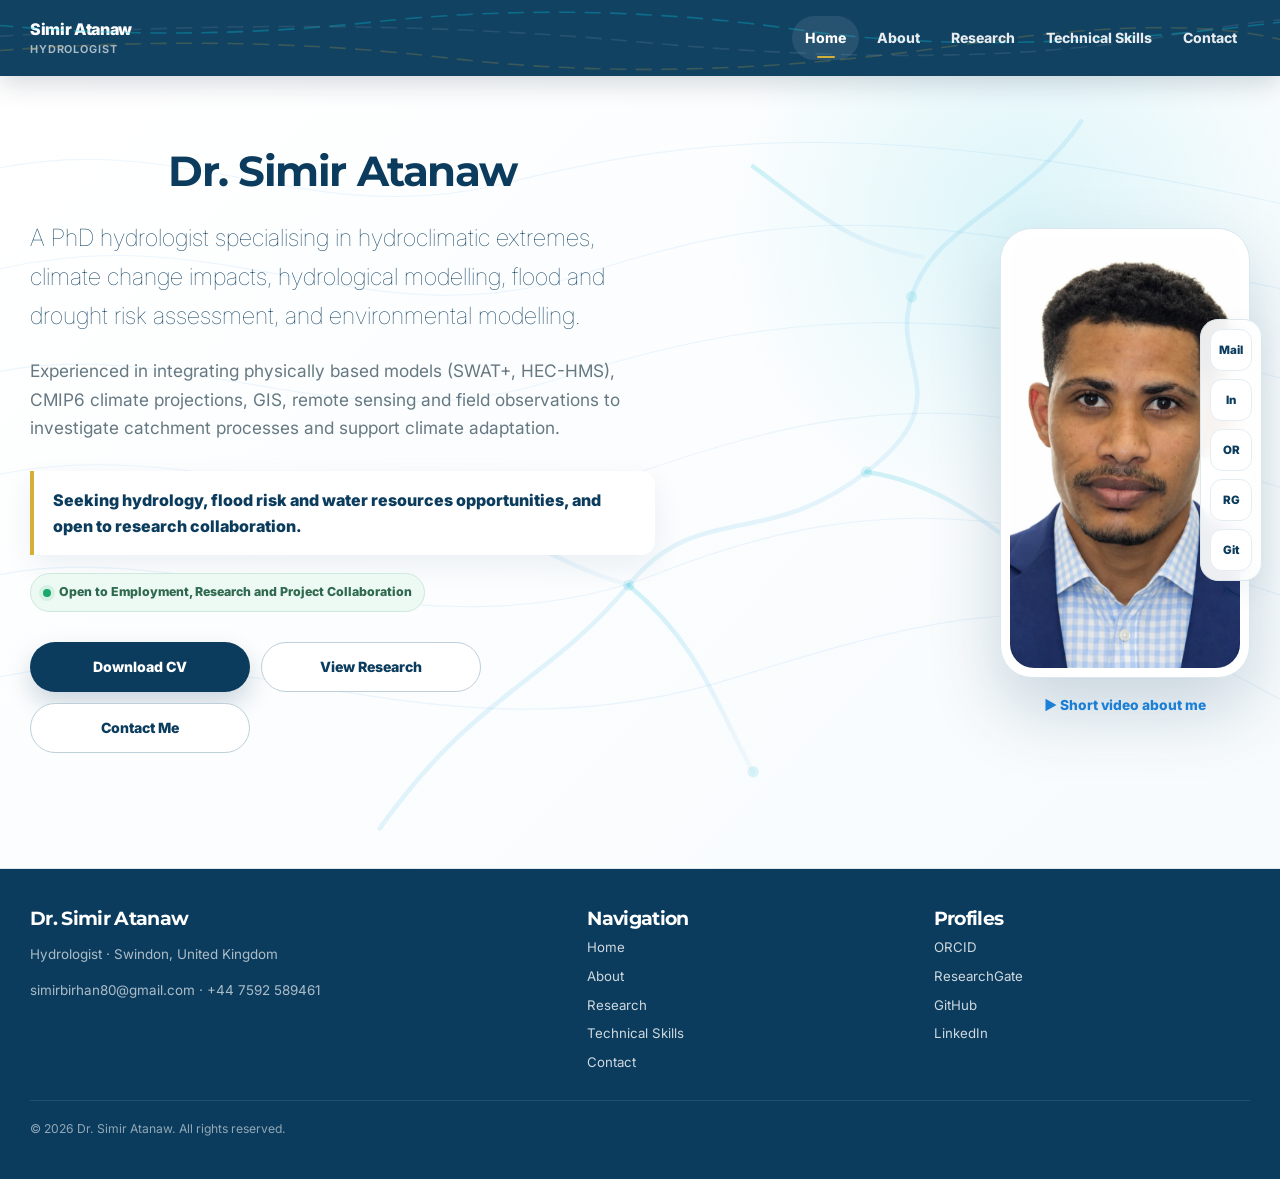
==== index.html @ 88ba1ef2 "Add files via upload" ====
<!DOCTYPE html>
<html lang="en">
<head>
<meta charset="UTF-8">
<meta name="viewport" content="width=device-width, initial-scale=1">
<title>Dr. Simir Atanaw | Hydrologist</title>
<meta name="description" content="Professional website of Dr. Simir Atanaw, a hydrologist specialising in hydroclimatic extremes, climate change impacts, hydrological modelling, flood and drought risk assessment, GIS and remote sensing.">
<link rel="canonical" href="https://simir.uk/">
<link rel="icon" href="favicon.ico" sizes="any">
<link rel="icon" type="image/png" sizes="48x48" href="favicon-48x48.png">
<link rel="icon" type="image/png" sizes="192x192" href="favicon-192x192.png">
<link rel="apple-touch-icon" href="favicon-192x192.png">
<link rel="manifest" href="manifest.webmanifest">
<meta name="theme-color" content="#0B3C5D">
<meta property="og:type" content="profile">
<meta property="og:title" content="Dr. Simir Atanaw | Hydrologist">
<meta property="og:description" content="PhD hydrologist specialising in hydroclimatic extremes, flood and drought risk, hydrological modelling, GIS and remote sensing.">
<meta property="og:url" content="https://simir.uk/">
<meta property="og:image" content="https://simir.uk/og-image.jpg">
<meta name="twitter:card" content="summary_large_image">
<meta name="twitter:url" content="https://simir.uk/">
<meta name="twitter:title" content="Dr. Simir Atanaw | Hydrologist">
<meta name="twitter:description" content="PhD hydrologist specialising in hydroclimatic extremes, flood and drought risk, hydrological modelling, GIS and remote sensing.">
<meta name="twitter:image" content="https://simir.uk/og-image.jpg">
<link rel="preconnect" href="https://fonts.googleapis.com">
<link rel="preconnect" href="https://fonts.gstatic.com" crossorigin>
<link href="https://fonts.googleapis.com/css2?family=Inter:wght@400;500;600;700&family=Montserrat:wght@600;700;800&display=swap" rel="stylesheet">
<link rel="stylesheet" href="style.css">
<script type="application/ld+json">
{
  "@context": "https://schema.org",
  "@type": "Person",
  "name": "Dr. Simir Atanaw",
  "url": "https://simir.uk/",
  "jobTitle": "Hydrologist",
  "email": "mailto:simirbirhan80@gmail.com",
  "address": { "@type": "PostalAddress", "addressLocality": "Swindon", "addressCountry": "GB" },
  "sameAs": [
    "https://orcid.org/0000-0002-0451-7803",
    "https://www.researchgate.net/profile/Simir-Atanaw",
    "https://github.com/Atanaw",
    "https://www.linkedin.com/in/simir-atanaw"
  ]
}
</script>

<template id="__bundler_thumbnail">
<svg xmlns="http://www.w3.org/2000/svg" viewBox="0 0 200 200"><rect width="200" height="200" fill="#0B3C5D"/><circle cx="100" cy="80" r="40" fill="#00BCD4" opacity="0.85"/><text x="100" y="150" font-family="Arial" font-size="28" fill="#fff" text-anchor="middle" font-weight="bold">SA</text></svg>
</template>
</head>
<body>
<a href="#main" class="skip-link">Skip to main content</a>
<div class="scroll-progress" id="scrollProgress" aria-hidden="true"></div>

<header class="site-header">
  <svg class="header-river" viewBox="0 0 1200 76" preserveAspectRatio="none" aria-hidden="true">
      <path class="river-line r1" d="M-50 20 Q150 45 350 22 T750 30 T1250 15"/>
      <path class="river-line r2" d="M-50 55 Q200 30 420 58 T900 45 T1250 60"/>
      <path class="river-line r3" d="M-50 40 Q300 12 600 42 T1100 35 T1250 42"/>
    </svg>
  <div class="wrap nav">
    <a class="brand" href="index.html">Simir Atanaw<small>Hydrologist</small></a>
    <nav class="nav-links" id="navLinks" aria-label="Primary">
      <a href="index.html" aria-current="page">Home</a>
      <a href="about.html">About</a>
      <a href="research.html">Research</a>
      <a href="skills.html">Technical Skills</a>
      <a href="contact.html">Contact</a>
    </nav>
    <button class="menu-btn" id="menuBtn" aria-expanded="false" aria-controls="navLinks">Menu</button>
  </div>
</header>

<div class="contact-rail" aria-label="Quick contact links">
  <a href="mailto:simirbirhan80@gmail.com" aria-label="Email">Mail</a>
  <a href="https://www.linkedin.com/in/simir-atanaw" target="_blank" rel="noopener" aria-label="LinkedIn">In</a>
  <a href="https://orcid.org/0000-0002-0451-7803" target="_blank" rel="noopener" aria-label="ORCID">OR</a>
  <a href="https://www.researchgate.net/profile/Simir-Atanaw" target="_blank" rel="noopener" aria-label="ResearchGate">RG</a>
  <a href="https://github.com/Atanaw" target="_blank" rel="noopener" aria-label="GitHub">Git</a>
</div>

<main id="main">

<section class="hero" id="home">
  <div class="hero-pattern" aria-hidden="true"></div>
  <div class="wrap hero-grid">
    <div class="reveal in" style="width: 625px; height: 648px">
      <h1 style="text-align: center; font-style: normal; font-size: 42px">Dr. Simir Atanaw</h1>
      <p class="hero-role" style="font-weight: 100">A PhD hydrologist specialising in hydroclimatic extremes, climate change impacts, hydrological modelling, flood and drought risk assessment, and environmental modelling.</p>
      <p class="hero-summary">Experienced in integrating physically based models (SWAT+, HEC-HMS), CMIP6 climate projections, GIS, remote sensing and field observations to investigate catchment processes and support climate adaptation.</p>
      <p class="hero-cta">Seeking hydrology, flood risk and water resources opportunities, and open to research collaboration.</p>
      <span class="badge">Open to Employment, Research and Project Collaboration</span>
      <div class="hero-actions">
        <a class="btn btn-primary" href="documents/Simir_Atanaw_Industry_CV.pdf" target="_blank" rel="noopener">Download CV</a>
        <a class="btn btn-secondary" href="research.html">View Research</a>
        <a class="btn btn-secondary" href="contact.html">Contact Me</a>
      </div>
    </div>
    <div class="photo-shell reveal in" style="width: 250px">
      <svg class="hydro-response" viewBox="0 0 420 500" aria-hidden="true">
        <circle class="ripple ripple-1" cx="210" cy="250" r="60"/>
        <circle class="ripple ripple-2" cx="210" cy="250" r="100"/>
        <circle class="ripple ripple-3" cx="210" cy="250" r="140"/>
        <path class="hydrograph" d="M0 420 C 40 420, 60 420, 80 400 C 110 370, 120 260, 150 220 C 175 186, 200 180, 230 210 C 260 240, 270 340, 300 380 C 330 410, 360 420, 420 420"/>
      </svg>
      <div class="photo-card">
        <picture>
          <source srcset="assets/simir.webp" type="image/webp">
          <img class="profile-photo" src="assets/simir.png" alt="Portrait of Dr. Simir Atanaw" width="250" height="430" style="width: 250px; height: 430px; aspect-ratio: auto">
        </picture>
      </div>
      <div class="photo-tag"></div>
      <a class="video-link" href="#">&#9654; Short video about me</a>
    </div>
  </div>
</section>

</main>

<footer>
  <div class="wrap footer-grid">
    <div>
      <h3>Dr. Simir Atanaw</h3>
      <p>Hydrologist &middot; Swindon, United Kingdom</p>
      <p><a href="mailto:simirbirhan80@gmail.com" class="footer-email">simirbirhan80@gmail.com</a> &middot; +44 7592 589461</p>
    </div>
    <div>
      <h3>Navigation</h3>
      <div class="footer-links">
        <a href="index.html">Home</a>
        <a href="about.html">About</a>
        <a href="research.html">Research</a>
        <a href="skills.html">Technical Skills</a>
        <a href="contact.html">Contact</a>
      </div>
    </div>
    <div>
      <h3>Profiles</h3>
      <div class="footer-links">
        <a href="https://orcid.org/0000-0002-0451-7803" target="_blank" rel="noopener">ORCID</a>
        <a href="https://www.researchgate.net/profile/Simir-Atanaw" target="_blank" rel="noopener">ResearchGate</a>
        <a href="https://github.com/Atanaw" target="_blank" rel="noopener">GitHub</a>
        <a href="https://www.linkedin.com/in/simir-atanaw" target="_blank" rel="noopener">LinkedIn</a>
      </div>
    </div>
  </div>
  <div class="wrap footer-bottom">&copy; <span id="year"></span> Dr. Simir Atanaw. All rights reserved.</div>
</footer>

<button class="back-to-top" id="backToTop" aria-label="Back to top">&uarr;</button>
<script src="script.js"></script>
</body>
</html>
---- style.css ----
:root{
  --navy:#0B3C5D;--navy-2:#072A43;--blue:#1E88E5;--cyan:#00BCD4;--gold:#D4AF37;
  --paper:#FFFFFF;--panel:#F4F8FA;--ink:#263238;--muted:#667982;--line:#DDE8EE;
  --shadow:0 20px 55px rgba(11,60,93,.12);--shadow-soft:0 10px 30px rgba(11,60,93,.07);
  --radius:22px;--max:1220px;
}
*{box-sizing:border-box}
html{scroll-behavior:smooth}
body{margin:0;background:var(--paper);color:var(--ink);font-family:Inter,ui-sans-serif,system-ui,-apple-system,BlinkMacSystemFont,"Segoe UI",sans-serif;line-height:1.65;-webkit-font-smoothing:antialiased;text-rendering:optimizeLegibility}
img{display:block;max-width:100%}a{color:var(--blue);text-decoration:none}a:hover{color:var(--navy)}button,a{touch-action:manipulation}
.wrap{width:min(var(--max),calc(100% - 40px));margin-inline:auto}
.skip-link{position:absolute;left:-9999px;top:0}.skip-link:focus{left:14px;top:14px;background:#fff;color:var(--navy);padding:10px 14px;border-radius:10px;z-index:9999}
.scroll-progress{position:fixed;top:0;left:0;height:3px;width:0;background:linear-gradient(90deg,var(--cyan),var(--gold));z-index:2000}

/* Header */
.site-header{position:sticky;top:0;z-index:1000;background:rgba(11,60,93,.97);backdrop-filter:blur(14px);box-shadow:0 8px 24px rgba(6,31,49,.16);color:#fff;overflow:hidden}
.nav{min-height:76px;display:flex;align-items:center;justify-content:space-between;gap:24px}
.brand{text-decoration:none;font-weight:860;line-height:1.02;letter-spacing:-.02em}
.brand small{display:block;margin-top:6px;color:rgba(255,255,255,.64);font-size:.68rem;font-weight:650;letter-spacing:.08em;text-transform:uppercase}
.brand{color:#fff}.brand:hover{color:#fff}
.nav-links{display:flex;gap:5px;align-items:center}.nav-links a{text-decoration:none;color:rgba(255,255,255,.9);font-size:.88rem;font-weight:760;padding:10px 13px;border-radius:999px;position:relative}
.nav-links a:hover,.nav-links a.active{background:rgba(255,255,255,.09);color:#fff}.nav-links a.active::after{content:"";position:absolute;width:18px;height:2px;border-radius:999px;background:var(--gold);left:50%;bottom:2px;transform:translateX(-50%)}
.menu-btn{display:none;border:1px solid rgba(255,255,255,.18);background:rgba(255,255,255,.08);color:#fff;border-radius:12px;min-height:44px;padding:0 14px;font-weight:800;cursor:pointer}

/* Typography */
h1,h2,h3{margin-top:0;font-family:Montserrat,Inter,ui-sans-serif,system-ui,sans-serif;color:var(--navy);line-height:1.1;letter-spacing:-.035em}
h1{font-size:clamp(3rem,6.4vw,5.8rem);margin-bottom:14px}h2{font-size:clamp(2.1rem,4vw,3.35rem)}h3{font-size:1.18rem}
.eyebrow{color:var(--blue);text-transform:uppercase;letter-spacing:.13em;font-size:.74rem;font-weight:850;margin-bottom:10px}

/* Hero */
.hero{position:relative;overflow:hidden;background:radial-gradient(circle at 80% 18%,rgba(0,188,212,.12),transparent 25%),linear-gradient(135deg,#fff,#f7fbfd);border-bottom:1px solid var(--line)}
.hero-pattern{position:absolute;inset:0;background:url("assets/hydrology-pattern.svg") center/cover no-repeat;pointer-events:none}
.hero-grid{position:relative;z-index:2;display:grid;grid-template-columns:minmax(0,1.35fr) minmax(380px,.95fr);gap:72px;align-items:center;min-height:690px;padding:72px 0}
.hero-role{font-size:clamp(1.12rem,2vw,1.48rem);font-weight:850;color:var(--navy);max-width:900px;margin-bottom:22px}
.hero-summary{max-width:780px;color:var(--muted);font-size:1.08rem}
.hero-cta{margin:28px 0 0;padding:16px 19px;background:#fff;border-left:4px solid var(--gold);border-radius:0 14px 14px 0;box-shadow:var(--shadow-soft);color:var(--navy);font-weight:840;max-width:790px}
.badge{display:inline-flex;align-items:center;gap:8px;margin-top:18px;padding:8px 12px;border:1px solid #cde9dc;border-radius:999px;background:#edf9f3;color:#2f694f;font-size:.77rem;font-weight:820}
.badge::before{content:"";width:8px;height:8px;border-radius:50%;background:#18a86b;box-shadow:0 0 0 4px rgba(24,168,107,.11)}
.hero-actions{display:grid;grid-template-columns:repeat(2,minmax(0,220px));gap:11px;margin-top:30px}.btn{display:inline-flex;align-items:center;justify-content:center;min-height:50px;padding:0 20px;border-radius:999px;font-size:.88rem;font-weight:830;border:1px solid transparent;transition:transform .2s ease,box-shadow .2s ease,border-color .2s ease}
.btn-primary{background:var(--navy);color:#fff;box-shadow:0 12px 26px rgba(11,60,93,.2)}.btn-primary:hover{color:#fff}.btn-secondary{background:#fff;color:var(--navy);border-color:#bdd0da}.btn-secondary:hover{color:var(--navy)}.btn:hover{transform:translateY(-2px);box-shadow:0 14px 30px rgba(11,60,93,.16)}
.photo-shell{position:relative;width:min(100%,510px);justify-self:end}
.photo-card{position:relative;background:#fff;border:1px solid #d9e8ee;border-radius:32px;padding:9px;box-shadow:0 32px 72px rgba(11,60,93,.2);overflow:hidden}.profile-photo{width:100%;aspect-ratio:4/5;object-fit:cover;object-position:center 22%;border-radius:24px}
.photo-tag{position:absolute;left:-22px;bottom:34px;border-radius:14px;padding:0;font-size:.74rem;font-weight:820}

/* Sections */
.section{padding:96px 0}.section.alt{background:var(--panel)}.section-head{margin-bottom:46px}.section-head>div{max-width:740px}.section-head h2{margin-bottom:14px}.section-head p{margin:0;color:var(--muted)}
.grid{display:grid;gap:24px}.grid-3{grid-template-columns:repeat(3,minmax(0,1fr))}.grid-2{grid-template-columns:repeat(2,minmax(0,1fr))}.gap-sm{gap:18px}
.card{background:#fff;border:1px solid var(--line);border-radius:var(--radius);padding:28px;box-shadow:0 8px 24px rgba(11,60,93,.045);transition:transform .22s ease,box-shadow .22s ease,border-color .22s ease}.card:hover{transform:translateY(-4px);box-shadow:var(--shadow);border-color:#c6dfe7}.card p{margin-bottom:0;color:var(--muted)}
.icon{width:48px;height:48px;border-radius:15px;display:grid;place-items:center;background:linear-gradient(135deg,#e9f8fb,#eef5ff);color:var(--blue);margin-bottom:18px;flex-shrink:0}.icon svg{width:24px;height:24px;stroke:currentColor;fill:none;stroke-width:1.75;stroke-linecap:round;stroke-linejoin:round}

/* Utility spacing (avoids inline styles) */
.mb-sm{margin-bottom:18px}.mb-lg{margin-bottom:24px}.mt-xl{margin-top:52px;margin-bottom:18px}

/* Timeline */
.timeline{position:relative;margin-top:16px;padding-left:12px}.timeline::before{content:"";position:absolute;left:11px;top:8px;bottom:8px;width:2px;background:linear-gradient(var(--cyan),var(--blue))}
.timeline-item{position:relative;padding:0 0 32px 43px}.timeline-item:last-child{padding-bottom:0}.timeline-item::before{content:"";position:absolute;left:4px;top:6px;width:14px;height:14px;border-radius:50%;background:var(--cyan);border:3px solid #fff;box-shadow:0 0 0 2px var(--cyan)}
.timeline-date{color:var(--blue);font-size:.72rem;text-transform:uppercase;letter-spacing:.1em;font-weight:850}.timeline-item h3{margin:5px 0}.timeline-item p{margin:0;color:var(--muted)}

/* Profiles */
.profile-grid{display:grid;grid-template-columns:repeat(4,minmax(0,1fr));gap:14px}.profile-link{background:#fff;border:1px solid var(--line);border-radius:16px;padding:18px;min-height:92px;display:flex;flex-direction:column;justify-content:center;gap:4px;color:var(--navy);font-weight:850;transition:.2s ease}.profile-link:hover{color:var(--navy)}.profile-link span{color:var(--muted);font-size:.74rem;font-weight:620}.profile-link:hover{transform:translateY(-3px);border-color:var(--cyan);box-shadow:var(--shadow-soft)}

/* Research */
.status{display:inline-flex;border-radius:999px;padding:5px 9px;background:#fff4d5;color:#765e00;font-size:.69rem;font-weight:850;text-transform:uppercase;letter-spacing:.06em;margin-bottom:12px}
.tags{display:flex;flex-wrap:wrap;gap:7px;margin-top:18px}.tag{background:#edf5f8;color:#45626e;border:1px solid #d8e7ec;border-radius:999px;padding:5px 8px;font-size:.68rem;font-weight:720}
.pub-card{position:relative;padding-left:30px}.pub-card::before{content:"";position:absolute;left:0;top:0;bottom:0;width:4px;border-radius:999px;background:linear-gradient(var(--cyan),var(--blue))}.pub-year{color:var(--blue);font-size:.72rem;font-weight:850;text-transform:uppercase}.pub-title{color:var(--navy);font-weight:840;line-height:1.42;margin:8px 0}.doi{display:inline-flex;gap:6px;margin-top:12px;font-weight:820;font-size:.82rem}

/* Skills */
.skill-label{display:inline-block;margin-bottom:12px;padding:4px 8px;border-radius:999px;background:#edf8f2;border:1px solid #cfe9db;color:#356b52;font-size:.66rem;font-weight:850;text-transform:uppercase;letter-spacing:.05em}.skill-label.developing{background:#fff7dd;border-color:#efdfa9;color:#705d19}

/* Contact + sticky rail */
.contact-panel{display:grid;grid-template-columns:1.2fr .8fr;gap:30px;background:linear-gradient(135deg,#fff,#f7fbfd);border:1px solid var(--line);border-radius:28px;padding:42px;box-shadow:var(--shadow-soft)}.contact-panel p{color:var(--muted);margin:0 0 8px}.contact-panel h3{margin-bottom:14px}.contact-actions{display:flex;flex-direction:column;gap:10px;justify-content:center}
.contact-rail{position:fixed;right:18px;top:50%;transform:translateY(-50%);z-index:850;display:flex;flex-direction:column;gap:8px;padding:9px;background:rgba(255,255,255,.92);border:1px solid var(--line);border-radius:18px;box-shadow:var(--shadow-soft);backdrop-filter:blur(10px)}
.contact-rail a{width:42px;height:42px;border-radius:12px;display:grid;place-items:center;color:var(--navy);font-weight:850;font-size:.72rem;background:#fff;border:1px solid #e4edf1}.contact-rail a:hover{border-color:var(--cyan);color:var(--blue)}

/* Footer */
footer{background:var(--navy);color:rgba(255,255,255,.72);padding:40px 0}.footer-grid{display:grid;grid-template-columns:1.25fr .75fr .75fr;gap:30px}footer h3{color:#fff;margin-bottom:7px}footer p{color:rgba(255,255,255,.66);font-size:.84rem}.footer-links{display:grid;gap:7px}.footer-links a{color:rgba(255,255,255,.8);font-size:.83rem}.footer-links a:hover{color:#fff}.footer-bottom{margin-top:26px;padding-top:18px;border-top:1px solid rgba(255,255,255,.1);color:rgba(255,255,255,.55);font-size:.76rem}

/* Motion / focus */
.reveal{opacity:0;transform:translateY(16px);transition:opacity .6s ease,transform .6s ease}.reveal.in{opacity:1;transform:none}.back-to-top{position:fixed;right:20px;bottom:20px;width:46px;height:46px;border:0;border-radius:50%;background:var(--navy);color:#fff;box-shadow:var(--shadow);display:none;cursor:pointer;z-index:900}.back-to-top.show{display:grid;place-items:center}
:focus-visible{outline:3px solid rgba(0,188,212,.5);outline-offset:3px;border-radius:8px}

/* Responsive */
@media(max-width:1100px){.contact-rail{display:none}.hero-grid{grid-template-columns:1fr .8fr;gap:44px}.photo-shell{width:min(100%,450px)}}
@media(max-width:960px){
  .menu-btn{display:inline-flex;align-items:center}.nav-links{display:none;position:absolute;left:0;right:0;top:76px;background:var(--navy);padding:14px 20px 20px;flex-direction:column;align-items:stretch;border-top:1px solid rgba(255,255,255,.08)}.nav-links.open{display:flex}.nav-links a{border-radius:10px}
  .section-head{grid-template-columns:1fr;gap:12px}.grid-3{grid-template-columns:repeat(2,minmax(0,1fr))}.profile-grid{grid-template-columns:repeat(2,minmax(0,1fr))}.footer-grid{grid-template-columns:1fr 1fr}.footer-grid>div:first-child{grid-column:1/-1}
}
@media(max-width:760px){
  .wrap{width:calc(100% - 28px)}.hero-grid{grid-template-columns:1fr;min-height:auto;padding:54px 0 62px}.photo-shell{justify-self:center;width:min(88vw,390px)}.photo-tag{left:10px;bottom:16px}.hero-actions{grid-template-columns:1fr 1fr}.hero-actions .btn{width:100%}
  .section{padding:72px 0}.grid-3,.grid-2,.contact-panel{grid-template-columns:1fr}.footer-grid{grid-template-columns:1fr}.footer-grid>div:first-child{grid-column:auto}
}
@media(max-width:460px){.hero-actions,.profile-grid{grid-template-columns:1fr}.brand small{display:none}h1{font-size:clamp(2.7rem,15vw,4.1rem)}}
@media(prefers-reduced-motion:reduce){html{scroll-behavior:auto}.reveal{opacity:1;transform:none;transition:none}*{transition:none!important}}
.video-link{display:flex;justify-content:center;align-items:center;gap:8px;margin-top:16px;color:var(--blue);font-weight:800;text-decoration:none;font-size:.86rem}
.video-link:hover{color:var(--navy)}
.mb-xxl{margin-bottom:64px}
.skill-list{list-style:none;margin:0;padding:0;display:flex;flex-direction:column;gap:12px}.skill-list li{color:var(--ink);font-size:.95rem}
footer .footer-email{color:inherit}

/* Header river-network animation */
.header-river{position:absolute;inset:0;width:100%;height:100%;opacity:.35;pointer-events:none}
.river-line{fill:none;stroke:var(--cyan);stroke-width:1.6;stroke-linecap:round;stroke-dasharray:14 10;animation:river-flow 7s linear infinite}
.river-line.r2{stroke:var(--gold);opacity:.6;animation-duration:9s;animation-direction:reverse}
.river-line.r3{stroke:#fff;opacity:.25;animation-duration:11s}
@keyframes river-flow{to{stroke-dashoffset:-240}}

/* Homepage hydrological-response background behind photo */
.photo-shell{isolation:isolate}
.hydro-response{position:absolute;inset:-40px -30px;width:calc(100% + 60px);height:calc(100% + 80px);z-index:-1;overflow:visible}
.ripple{fill:none;stroke:var(--cyan);stroke-width:1.4;opacity:0;transform-origin:210px 250px;animation:ripple-pulse 4.5s ease-out infinite}
.ripple-2{animation-delay:1.1s;stroke:var(--blue)}
.ripple-3{animation-delay:2.2s;stroke:var(--gold);opacity:0}
@keyframes ripple-pulse{0%{transform:scale(.6);opacity:.55}80%{opacity:0}100%{transform:scale(1.25);opacity:0}}
.hydrograph{fill:none;stroke:var(--blue);stroke-width:2.5;opacity:.3;stroke-dasharray:900;stroke-dashoffset:900;animation:draw-hydrograph 6s ease-in-out infinite alternate}
@keyframes draw-hydrograph{to{stroke-dashoffset:0}}
@media(prefers-reduced-motion:reduce){.river-line,.ripple,.hydrograph{animation:none}}
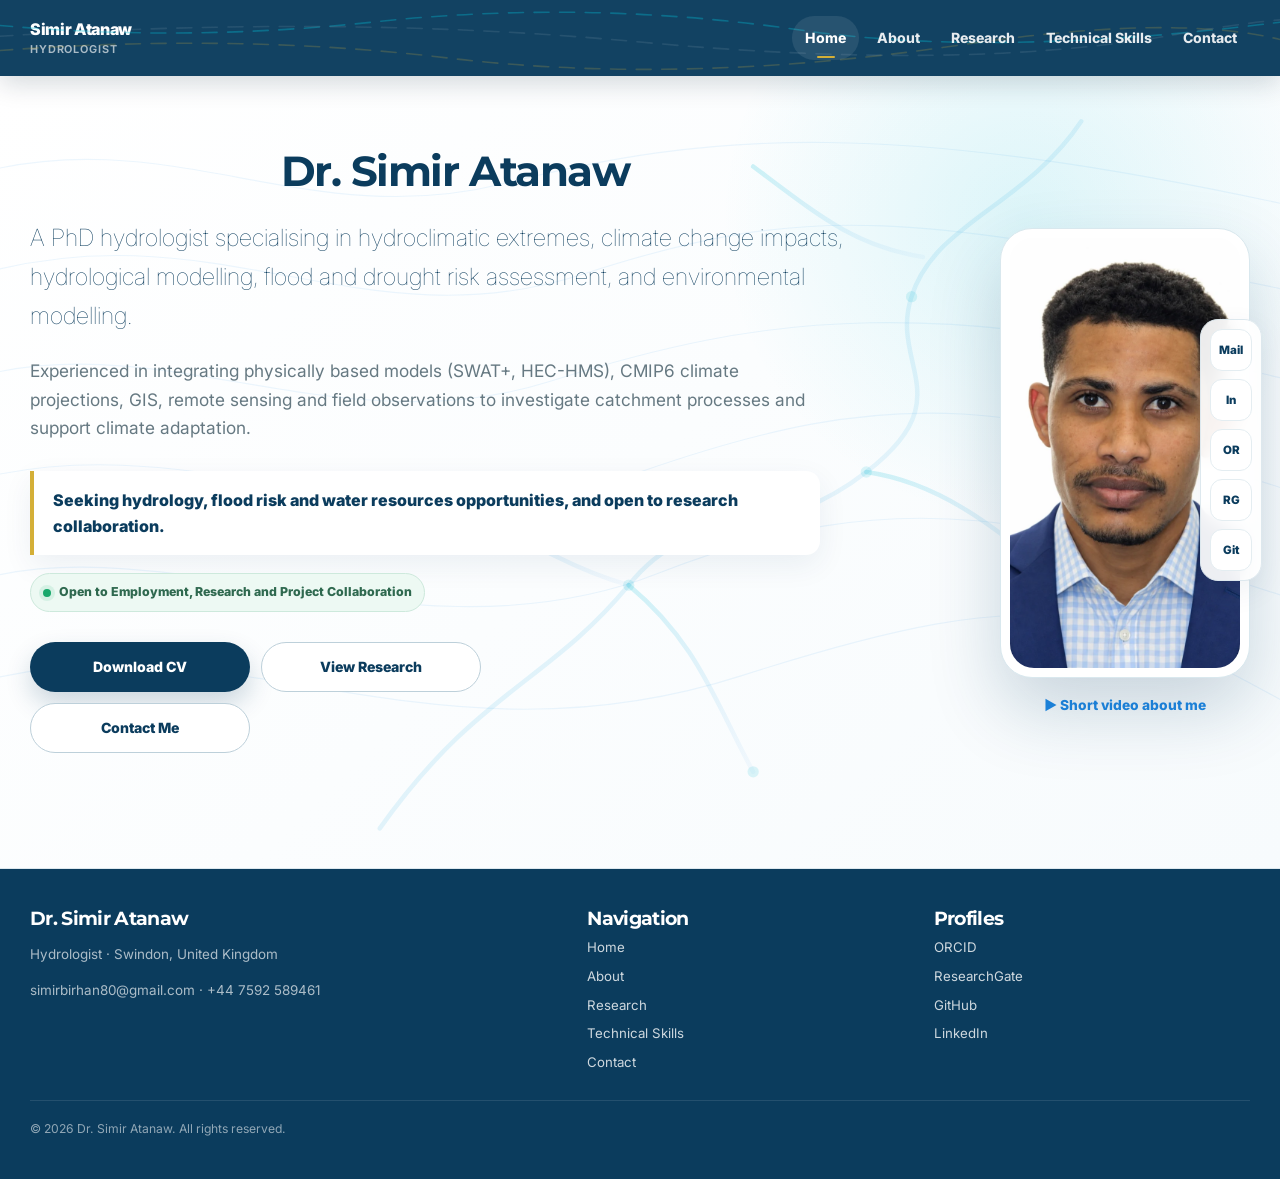
==== commit 04f8a9ef: "index.html" ====
--- a/index.html
+++ b/index.html
@@ -84,7 +84,7 @@
 <section class="hero" id="home">
   <div class="hero-pattern" aria-hidden="true"></div>
   <div class="wrap hero-grid">
-    <div class="reveal in" style="width: 625px; height: 648px">
+    <div class="reveal in" style="width: 850px; height: 648px">
       <h1 style="text-align: center; font-style: normal; font-size: 42px">Dr. Simir Atanaw</h1>
       <p class="hero-role" style="font-weight: 100">A PhD hydrologist specialising in hydroclimatic extremes, climate change impacts, hydrological modelling, flood and drought risk assessment, and environmental modelling.</p>
       <p class="hero-summary">Experienced in integrating physically based models (SWAT+, HEC-HMS), CMIP6 climate projections, GIS, remote sensing and field observations to investigate catchment processes and support climate adaptation.</p>
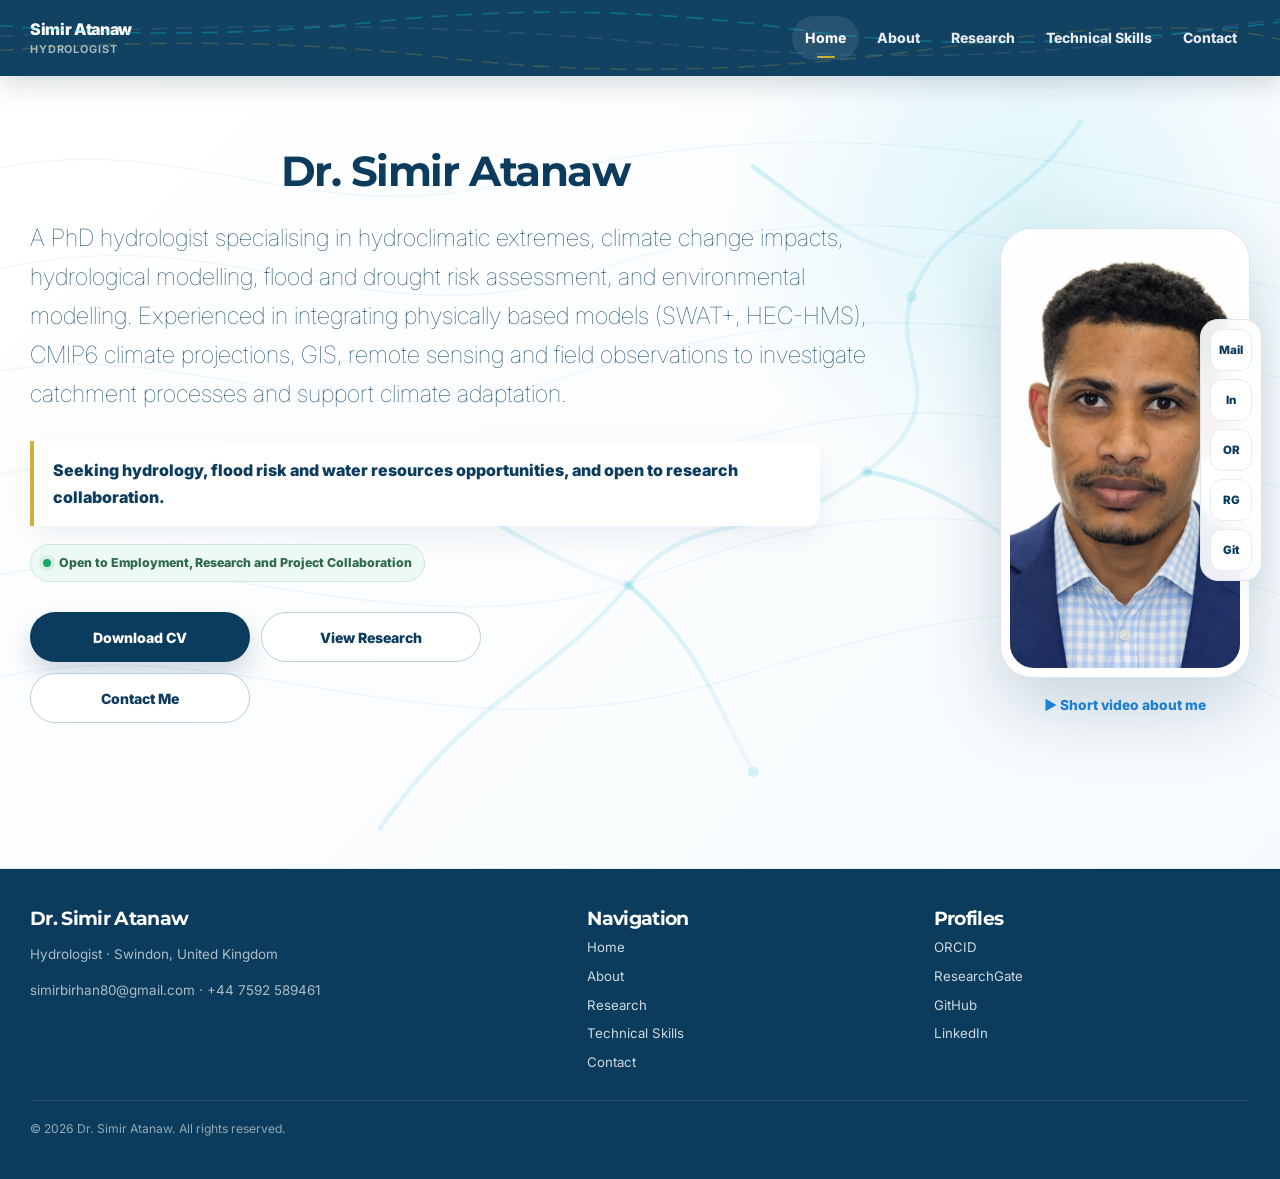
==== commit 16fe546c: "index.html Consolidated multiple paragraphs into a single paragraph for clarity." ====
--- a/index.html
+++ b/index.html
@@ -86,9 +86,8 @@
   <div class="wrap hero-grid">
     <div class="reveal in" style="width: 850px; height: 648px">
       <h1 style="text-align: center; font-style: normal; font-size: 42px">Dr. Simir Atanaw</h1>
-      <p class="hero-role" style="font-weight: 100">A PhD hydrologist specialising in hydroclimatic extremes, climate change impacts, hydrological modelling, flood and drought risk assessment, and environmental modelling.</p>
-      <p class="hero-summary">Experienced in integrating physically based models (SWAT+, HEC-HMS), CMIP6 climate projections, GIS, remote sensing and field observations to investigate catchment processes and support climate adaptation.</p>
-      <p class="hero-cta">Seeking hydrology, flood risk and water resources opportunities, and open to research collaboration.</p>
+      <p class="hero-role" style="font-weight: 100">A PhD hydrologist specialising in hydroclimatic extremes, climate change impacts, hydrological modelling, flood and drought risk assessment, and environmental modelling. Experienced in integrating physically based models (SWAT+, HEC-HMS), CMIP6 climate projections, GIS, remote sensing and field observations to investigate catchment processes and support climate adaptation.</p>
+        <p class="hero-cta">Seeking hydrology, flood risk and water resources opportunities, and open to research collaboration.</p>
       <span class="badge">Open to Employment, Research and Project Collaboration</span>
       <div class="hero-actions">
         <a class="btn btn-primary" href="documents/Simir_Atanaw_Industry_CV.pdf" target="_blank" rel="noopener">Download CV</a>
@@ -106,7 +105,7 @@
       <div class="photo-card">
         <picture>
           <source srcset="assets/simir.webp" type="image/webp">
-          <img class="profile-photo" src="assets/simir.png" alt="Portrait of Dr. Simir Atanaw" width="250" height="430" style="width: 250px; height: 430px; aspect-ratio: auto">
+          <img class="profile-photo" src="assets/simir.png" style="width: 250px; height: 430px; aspect-ratio: auto">
         </picture>
       </div>
       <div class="photo-tag"></div>
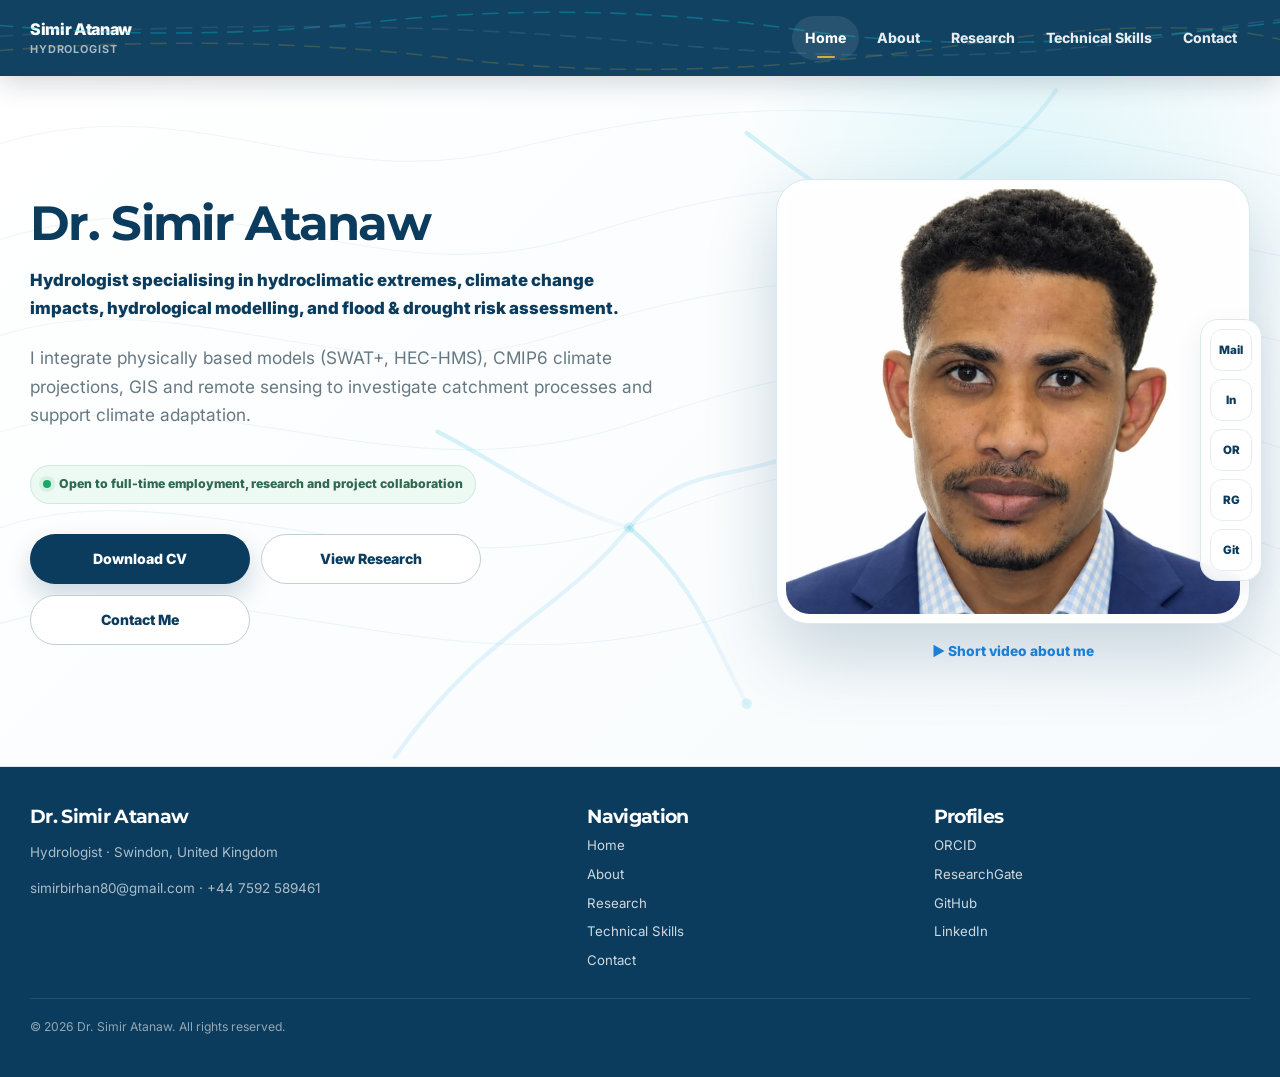
==== commit 7bc1216a: "Add files via upload" ====
--- a/index.html
+++ b/index.html
@@ -17,11 +17,6 @@
 <meta property="og:description" content="PhD hydrologist specialising in hydroclimatic extremes, flood and drought risk, hydrological modelling, GIS and remote sensing.">
 <meta property="og:url" content="https://simir.uk/">
 <meta property="og:image" content="https://simir.uk/og-image.jpg">
-<meta name="twitter:card" content="summary_large_image">
-<meta name="twitter:url" content="https://simir.uk/">
-<meta name="twitter:title" content="Dr. Simir Atanaw | Hydrologist">
-<meta name="twitter:description" content="PhD hydrologist specialising in hydroclimatic extremes, flood and drought risk, hydrological modelling, GIS and remote sensing.">
-<meta name="twitter:image" content="https://simir.uk/og-image.jpg">
 <link rel="preconnect" href="https://fonts.googleapis.com">
 <link rel="preconnect" href="https://fonts.gstatic.com" crossorigin>
 <link href="https://fonts.googleapis.com/css2?family=Inter:wght@400;500;600;700&family=Montserrat:wght@600;700;800&display=swap" rel="stylesheet">
@@ -84,18 +79,18 @@
 <section class="hero" id="home">
   <div class="hero-pattern" aria-hidden="true"></div>
   <div class="wrap hero-grid">
-    <div class="reveal in" style="width: 850px; height: 648px">
-      <h1 style="text-align: center; font-style: normal; font-size: 42px">Dr. Simir Atanaw</h1>
-      <p class="hero-role" style="font-weight: 100">A PhD hydrologist specialising in hydroclimatic extremes, climate change impacts, hydrological modelling, flood and drought risk assessment, and environmental modelling. Experienced in integrating physically based models (SWAT+, HEC-HMS), CMIP6 climate projections, GIS, remote sensing and field observations to investigate catchment processes and support climate adaptation.</p>
-        <p class="hero-cta">Seeking hydrology, flood risk and water resources opportunities, and open to research collaboration.</p>
-      <span class="badge">Open to Employment, Research and Project Collaboration</span>
+    <div class="reveal in">
+      <h1 style="font-size: 48px">Dr. Simir Atanaw</h1>
+      <p class="hero-role" style="font-size: 16.8px; width: 600px">Hydrologist specialising in hydroclimatic extremes, climate change impacts, hydrological modelling, and flood &amp; drought risk assessment.</p>
+      <p class="hero-summary">I integrate physically based models (SWAT+, HEC-HMS), CMIP6 climate projections, GIS and remote sensing to investigate catchment processes and support climate adaptation.</p>
+      <span class="badge">Open to full-time employment, research and project collaboration</span>
       <div class="hero-actions">
-        <a class="btn btn-primary" href="documents/Simir_Atanaw_Industry_CV.pdf" target="_blank" rel="noopener">Download CV</a>
+        <a class="btn btn-primary" href="documents/Simir_Atanaw_CV.pdf" target="_blank" rel="noopener">Download CV</a>
         <a class="btn btn-secondary" href="research.html">View Research</a>
         <a class="btn btn-secondary" href="contact.html">Contact Me</a>
       </div>
     </div>
-    <div class="photo-shell reveal in" style="width: 250px">
+    <div class="photo-shell reveal in">
       <svg class="hydro-response" viewBox="0 0 420 500" aria-hidden="true">
         <circle class="ripple ripple-1" cx="210" cy="250" r="60"/>
         <circle class="ripple ripple-2" cx="210" cy="250" r="100"/>
@@ -105,10 +100,9 @@
       <div class="photo-card">
         <picture>
           <source srcset="assets/simir.webp" type="image/webp">
-          <img class="profile-photo" src="assets/simir.png" style="width: 250px; height: 430px; aspect-ratio: auto">
+          <img class="profile-photo" src="assets/simir.png" alt="Portrait of Dr. Simir Atanaw" width="420" height="525" style="height: 425px">
         </picture>
       </div>
-      <div class="photo-tag"></div>
       <a class="video-link" href="#">&#9654; Short video about me</a>
     </div>
   </div>
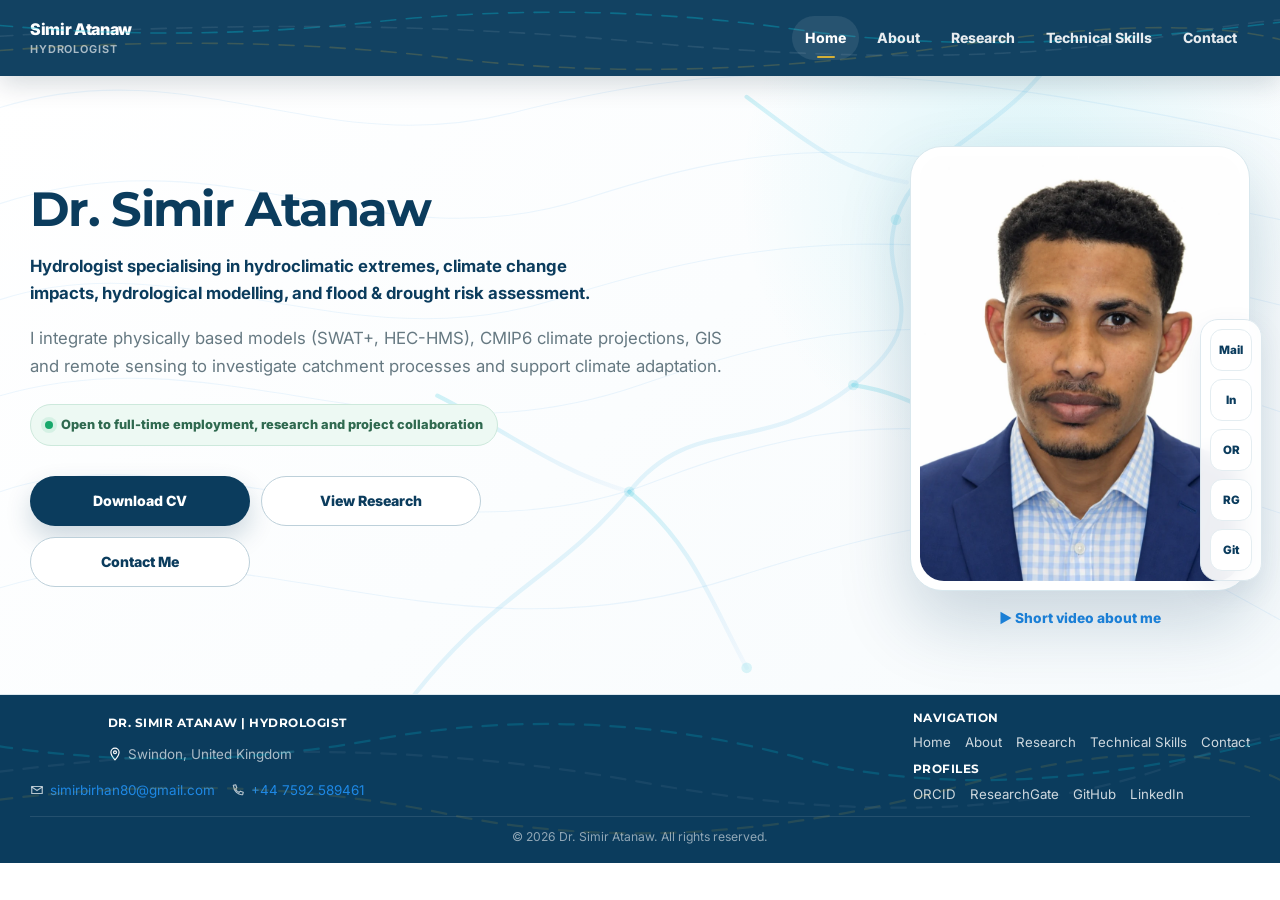
==== commit 942b1f3a: "Add files via upload" ====
--- a/index.html
+++ b/index.html
@@ -42,6 +42,7 @@
 <template id="__bundler_thumbnail">
 <svg xmlns="http://www.w3.org/2000/svg" viewBox="0 0 200 200"><rect width="200" height="200" fill="#0B3C5D"/><circle cx="100" cy="80" r="40" fill="#00BCD4" opacity="0.85"/><text x="100" y="150" font-family="Arial" font-size="28" fill="#fff" text-anchor="middle" font-weight="bold">SA</text></svg>
 </template>
+
 </head>
 <body>
 <a href="#main" class="skip-link">Skip to main content</a>
@@ -111,13 +112,31 @@
 </main>
 
 <footer>
+  <svg class="footer-river" viewBox="0 0 1200 120" preserveAspectRatio="none" aria-hidden="true">
+    <path class="river-line r1" d="M-50 30 Q150 60 350 32 T750 45 T1250 20"/>
+    <path class="river-line r2" d="M-50 80 Q200 50 420 85 T900 65 T1250 90"/>
+    <path class="river-line r3" d="M-50 60 Q300 20 600 62 T1100 50 T1250 62"/>
+  </svg>
   <div class="wrap footer-grid">
     <div>
-      <h3>Dr. Simir Atanaw</h3>
-      <p>Hydrologist &middot; Swindon, United Kingdom</p>
-      <p><a href="mailto:simirbirhan80@gmail.com" class="footer-email">simirbirhan80@gmail.com</a> &middot; +44 7592 589461</p>
+      <div class="footer-brand-row">
+        <svg class="footer-hydro" viewBox="0 0 420 500" aria-hidden="true">
+          <circle class="ripple ripple-1" cx="210" cy="250" r="60"/>
+          <circle class="ripple ripple-2" cx="210" cy="250" r="100"/>
+          <circle class="ripple ripple-3" cx="210" cy="250" r="140"/>
+          <path class="hydrograph" d="M0 420 C 40 420, 60 420, 80 400 C 110 370, 120 260, 150 220 C 175 186, 200 180, 230 210 C 260 240, 270 340, 300 380 C 330 410, 360 420, 420 420"/>
+        </svg>
+        <div>
+          <h3>Dr. Simir Atanaw | Hydrologist</h3>
+          <p style="display:flex;align-items:center;gap:6px"><a href="https://maps.google.com/?q=Swindon,United+Kingdom" target="_blank" rel="noopener" style="display:inline-flex" aria-label="View on map"><svg viewBox="0 0 24 24" width="14" height="14" fill="none" stroke="#fff" stroke-width="2" stroke-linecap="round" stroke-linejoin="round"><path d="M12 22s7-7.5 7-13a7 7 0 1 0-14 0c0 5.5 7 13 7 13z"/><circle cx="12" cy="9" r="2.5"/></svg></a><a href="https://maps.google.com/?q=Swindon,United+Kingdom" target="_blank" rel="noopener" style="color:inherit">Swindon, United Kingdom</a></p>
+        </div>
+      </div>
+      <p class="footer-contact-line">
+        <span><svg viewBox="0 0 24 24"><path d="M3 6h18v12H3z"/><path d="M3 7l9 6 9-6"/></svg><a href="mailto:simirbirhan80@gmail.com" class="footer-email">simirbirhan80@gmail.com</a></span>
+        <span><svg viewBox="0 0 24 24"><path d="M4 4l4-1 2 5-2 2c1 3 3 5 6 6l2-2 5 2-1 4c-8 1-15-6-16-16z"/></svg><a href="tel:+447592589461" class="footer-email">+44 7592 589461</a></span>
+      </p>
     </div>
-    <div>
+    <div class="footer-nav-group">
       <h3>Navigation</h3>
       <div class="footer-links">
         <a href="index.html">Home</a>
@@ -126,8 +145,6 @@
         <a href="skills.html">Technical Skills</a>
         <a href="contact.html">Contact</a>
       </div>
-    </div>
-    <div>
       <h3>Profiles</h3>
       <div class="footer-links">
         <a href="https://orcid.org/0000-0002-0451-7803" target="_blank" rel="noopener">ORCID</a>
--- a/style.css
+++ b/style.css
@@ -29,22 +29,20 @@
 .eyebrow{color:var(--blue);text-transform:uppercase;letter-spacing:.13em;font-size:.74rem;font-weight:850;margin-bottom:10px}
 
 /* Hero */
-.hero{position:relative;overflow:hidden;background:radial-gradient(circle at 80% 18%,rgba(0,188,212,.12),transparent 25%),linear-gradient(135deg,#fff,#f7fbfd);border-bottom:1px solid var(--line)}
+.hero{position:relative;background:radial-gradient(circle at 80% 18%,rgba(0,188,212,.12),transparent 25%),linear-gradient(135deg,#fff,#f7fbfd);border-bottom:1px solid var(--line)}
 .hero-pattern{position:absolute;inset:0;background:url("assets/hydrology-pattern.svg") center/cover no-repeat;pointer-events:none}
-.hero-grid{position:relative;z-index:2;display:grid;grid-template-columns:minmax(0,1.35fr) minmax(380px,.95fr);gap:72px;align-items:center;min-height:690px;padding:72px 0}
-.hero-role{font-size:clamp(1.12rem,2vw,1.48rem);font-weight:850;color:var(--navy);max-width:900px;margin-bottom:22px}
-.hero-summary{max-width:780px;color:var(--muted);font-size:1.08rem}
-.hero-cta{margin:28px 0 0;padding:16px 19px;background:#fff;border-left:4px solid var(--gold);border-radius:0 14px 14px 0;box-shadow:var(--shadow-soft);color:var(--navy);font-weight:840;max-width:790px}
-.badge{display:inline-flex;align-items:center;gap:8px;margin-top:18px;padding:8px 12px;border:1px solid #cde9dc;border-radius:999px;background:#edf9f3;color:#2f694f;font-size:.77rem;font-weight:820}
+.hero-grid{position:relative;z-index:2;display:grid;grid-template-columns:minmax(0,1.5fr) minmax(300px,.75fr);gap:56px;align-items:center;min-height:560px;padding:64px 0}
+.hero-role{font-size:clamp(1.12rem,2vw,1.48rem);font-weight:700;color:var(--navy);max-width:780px;margin-bottom:16px}
+.hero-summary{max-width:720px;color:var(--muted);font-size:1.05rem;margin-bottom:20px}
+.badge{display:inline-flex;align-items:center;gap:8px;margin-top:4px;padding:9px 14px;border:1px solid #cde9dc;border-radius:999px;background:#edf9f3;color:#2f694f;font-size:.8rem;font-weight:820}
 .badge::before{content:"";width:8px;height:8px;border-radius:50%;background:#18a86b;box-shadow:0 0 0 4px rgba(24,168,107,.11)}
 .hero-actions{display:grid;grid-template-columns:repeat(2,minmax(0,220px));gap:11px;margin-top:30px}.btn{display:inline-flex;align-items:center;justify-content:center;min-height:50px;padding:0 20px;border-radius:999px;font-size:.88rem;font-weight:830;border:1px solid transparent;transition:transform .2s ease,box-shadow .2s ease,border-color .2s ease}
 .btn-primary{background:var(--navy);color:#fff;box-shadow:0 12px 26px rgba(11,60,93,.2)}.btn-primary:hover{color:#fff}.btn-secondary{background:#fff;color:var(--navy);border-color:#bdd0da}.btn-secondary:hover{color:var(--navy)}.btn:hover{transform:translateY(-2px);box-shadow:0 14px 30px rgba(11,60,93,.16)}
-.photo-shell{position:relative;width:min(100%,510px);justify-self:end}
+.photo-shell{position:relative;width:min(100%,340px);justify-self:end;margin-top:6px}
 .photo-card{position:relative;background:#fff;border:1px solid #d9e8ee;border-radius:32px;padding:9px;box-shadow:0 32px 72px rgba(11,60,93,.2);overflow:hidden}.profile-photo{width:100%;aspect-ratio:4/5;object-fit:cover;object-position:center 22%;border-radius:24px}
-.photo-tag{position:absolute;left:-22px;bottom:34px;border-radius:14px;padding:0;font-size:.74rem;font-weight:820}
 
 /* Sections */
-.section{padding:96px 0}.section.alt{background:var(--panel)}.section-head{margin-bottom:46px}.section-head>div{max-width:740px}.section-head h2{margin-bottom:14px}.section-head p{margin:0;color:var(--muted)}
+.section{padding:96px 0}.section.alt{background:var(--panel)}.section-head{margin-bottom:46px}.section-head>div{max-width:850px}.section-head h2{margin-bottom:14px}.section-head p{margin:0;color:var(--muted);text-align:justify}
 .grid{display:grid;gap:24px}.grid-3{grid-template-columns:repeat(3,minmax(0,1fr))}.grid-2{grid-template-columns:repeat(2,minmax(0,1fr))}.gap-sm{gap:18px}
 .card{background:#fff;border:1px solid var(--line);border-radius:var(--radius);padding:28px;box-shadow:0 8px 24px rgba(11,60,93,.045);transition:transform .22s ease,box-shadow .22s ease,border-color .22s ease}.card:hover{transform:translateY(-4px);box-shadow:var(--shadow);border-color:#c6dfe7}.card p{margin-bottom:0;color:var(--muted)}
 .icon{width:48px;height:48px;border-radius:15px;display:grid;place-items:center;background:linear-gradient(135deg,#e9f8fb,#eef5ff);color:var(--blue);margin-bottom:18px;flex-shrink:0}.icon svg{width:24px;height:24px;stroke:currentColor;fill:none;stroke-width:1.75;stroke-linecap:round;stroke-linejoin:round}
@@ -74,7 +72,7 @@
 .contact-rail a{width:42px;height:42px;border-radius:12px;display:grid;place-items:center;color:var(--navy);font-weight:850;font-size:.72rem;background:#fff;border:1px solid #e4edf1}.contact-rail a:hover{border-color:var(--cyan);color:var(--blue)}
 
 /* Footer */
-footer{background:var(--navy);color:rgba(255,255,255,.72);padding:40px 0}.footer-grid{display:grid;grid-template-columns:1.25fr .75fr .75fr;gap:30px}footer h3{color:#fff;margin-bottom:7px}footer p{color:rgba(255,255,255,.66);font-size:.84rem}.footer-links{display:grid;gap:7px}.footer-links a{color:rgba(255,255,255,.8);font-size:.83rem}.footer-links a:hover{color:#fff}.footer-bottom{margin-top:26px;padding-top:18px;border-top:1px solid rgba(255,255,255,.1);color:rgba(255,255,255,.55);font-size:.76rem}
+footer{background:var(--navy);color:rgba(255,255,255,.72);min-height:130px;display:flex;flex-direction:column;justify-content:center;padding:16px 0}.footer-grid{display:flex;align-items:center;justify-content:space-between;gap:28px;flex-wrap:wrap}footer h3{color:#fff;margin-bottom:0;font-size:.78rem;text-transform:uppercase;letter-spacing:.04em;white-space:nowrap}footer p{color:rgba(255,255,255,.66);font-size:.84rem}.footer-links{display:flex;flex-wrap:wrap;gap:14px;align-items:center}.footer-links a{color:rgba(255,255,255,.8);font-size:.83rem}.footer-links a:hover{color:#fff}.footer-nav-group{display:flex;flex-direction:column;gap:8px}.footer-nav-group .footer-links{margin-left:0}.footer-bottom{margin-top:10px;padding-top:10px;border-top:1px solid rgba(255,255,255,.1);color:rgba(255,255,255,.55);font-size:.76rem;text-align:center}
 
 /* Motion / focus */
 .reveal{opacity:0;transform:translateY(16px);transition:opacity .6s ease,transform .6s ease}.reveal.in{opacity:1;transform:none}.back-to-top{position:fixed;right:20px;bottom:20px;width:46px;height:46px;border:0;border-radius:50%;background:var(--navy);color:#fff;box-shadow:var(--shadow);display:none;cursor:pointer;z-index:900}.back-to-top.show{display:grid;place-items:center}
@@ -96,7 +94,14 @@
 .video-link:hover{color:var(--navy)}
 .mb-xxl{margin-bottom:64px}
 .skill-list{list-style:none;margin:0;padding:0;display:flex;flex-direction:column;gap:12px}.skill-list li{color:var(--ink);font-size:.95rem}
-footer .footer-email{color:inherit}
+.bullet-list{list-style:disc;margin:0;padding-left:20px;display:flex;flex-direction:column;gap:12px}.bullet-list li{color:var(--ink);font-size:.95rem}
+.footer-contact-line{display:flex;align-items:center;gap:16px;flex-wrap:wrap;margin:0}.footer-contact-line span{display:inline-flex;align-items:center;gap:6px}.footer-contact-line svg{width:14px;height:14px;stroke:rgba(255,255,255,.7);fill:none;stroke-width:2;stroke-linecap:round;stroke-linejoin:round}
+.footer-river{position:absolute;inset:0;width:100%;height:100%;opacity:.22;pointer-events:none}
+.footer-hydro{width:64px;height:64px;flex-shrink:0}
+.footer-hydro .ripple{stroke-width:1.2}
+.footer-hydro .hydrograph{stroke-width:2}
+footer{position:relative;overflow:hidden}
+.footer-brand-row{display:flex;align-items:center;gap:14px}
 
 /* Header river-network animation */
 .header-river{position:absolute;inset:0;width:100%;height:100%;opacity:.35;pointer-events:none}
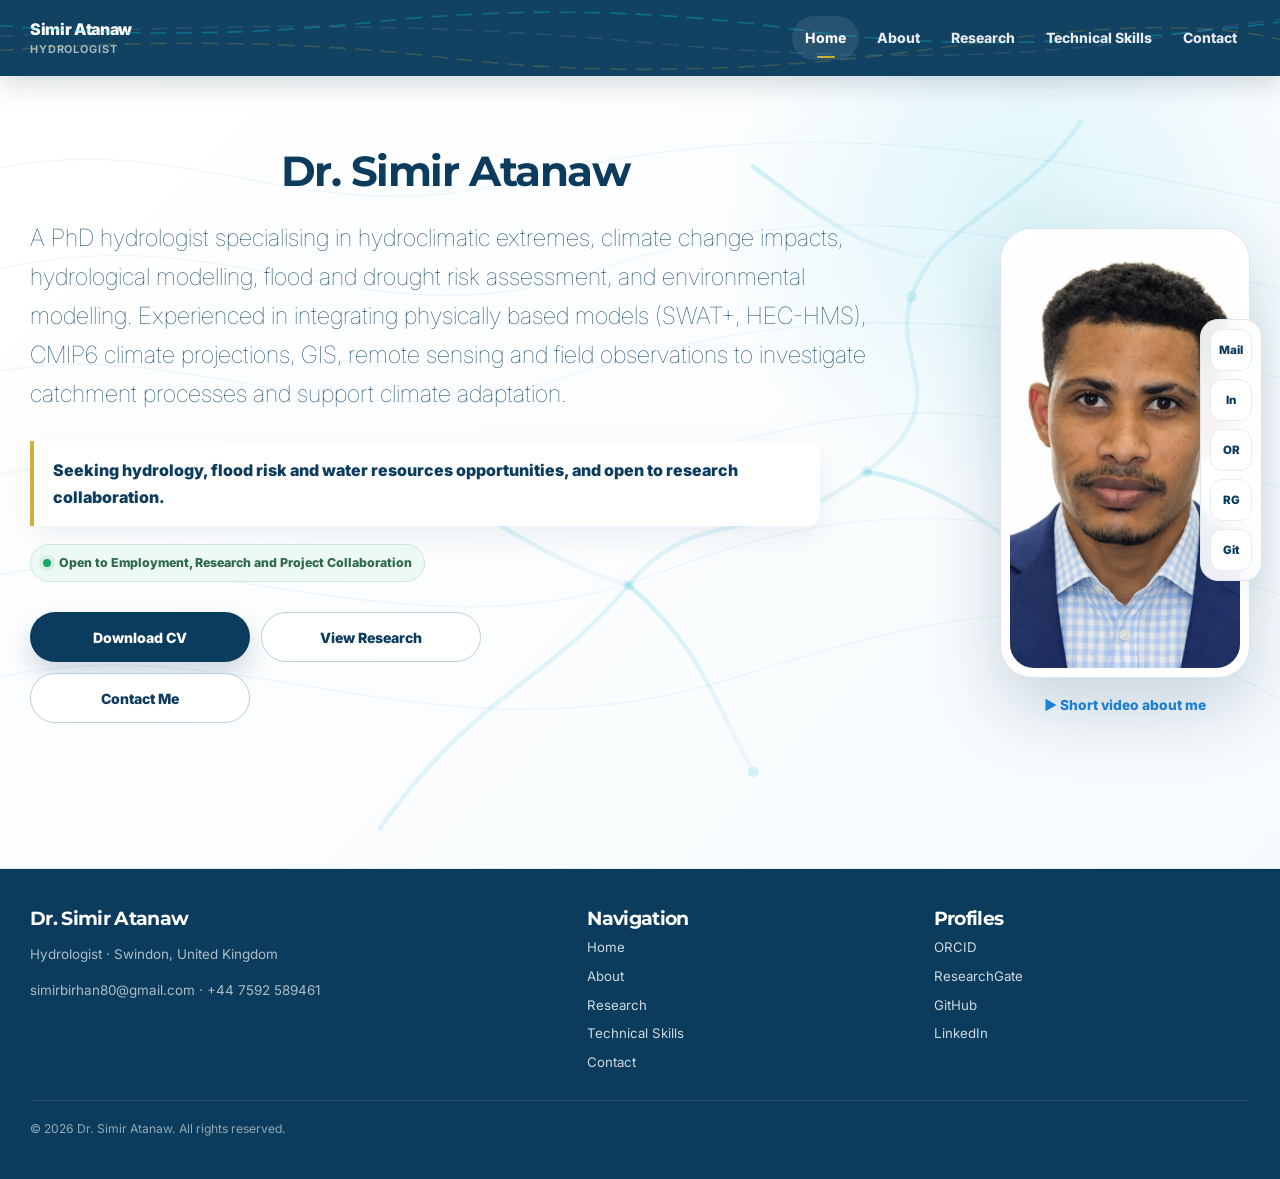
==== commit 14394830: "Add files via upload" ====
--- a/index.html
+++ b/index.html
@@ -17,6 +17,11 @@
 <meta property="og:description" content="PhD hydrologist specialising in hydroclimatic extremes, flood and drought risk, hydrological modelling, GIS and remote sensing.">
 <meta property="og:url" content="https://simir.uk/">
 <meta property="og:image" content="https://simir.uk/og-image.jpg">
+<meta name="twitter:card" content="summary_large_image">
+<meta name="twitter:url" content="https://simir.uk/">
+<meta name="twitter:title" content="Dr. Simir Atanaw | Hydrologist">
+<meta name="twitter:description" content="PhD hydrologist specialising in hydroclimatic extremes, flood and drought risk, hydrological modelling, GIS and remote sensing.">
+<meta name="twitter:image" content="https://simir.uk/og-image.jpg">
 <link rel="preconnect" href="https://fonts.googleapis.com">
 <link rel="preconnect" href="https://fonts.gstatic.com" crossorigin>
 <link href="https://fonts.googleapis.com/css2?family=Inter:wght@400;500;600;700&family=Montserrat:wght@600;700;800&display=swap" rel="stylesheet">
@@ -42,7 +47,6 @@
 <template id="__bundler_thumbnail">
 <svg xmlns="http://www.w3.org/2000/svg" viewBox="0 0 200 200"><rect width="200" height="200" fill="#0B3C5D"/><circle cx="100" cy="80" r="40" fill="#00BCD4" opacity="0.85"/><text x="100" y="150" font-family="Arial" font-size="28" fill="#fff" text-anchor="middle" font-weight="bold">SA</text></svg>
 </template>
-
 </head>
 <body>
 <a href="#main" class="skip-link">Skip to main content</a>
@@ -80,18 +84,18 @@
 <section class="hero" id="home">
   <div class="hero-pattern" aria-hidden="true"></div>
   <div class="wrap hero-grid">
-    <div class="reveal in">
-      <h1 style="font-size: 48px">Dr. Simir Atanaw</h1>
-      <p class="hero-role" style="font-size: 16.8px; width: 600px">Hydrologist specialising in hydroclimatic extremes, climate change impacts, hydrological modelling, and flood &amp; drought risk assessment.</p>
-      <p class="hero-summary">I integrate physically based models (SWAT+, HEC-HMS), CMIP6 climate projections, GIS and remote sensing to investigate catchment processes and support climate adaptation.</p>
-      <span class="badge">Open to full-time employment, research and project collaboration</span>
+    <div class="reveal in" style="width: 850px; height: 648px">
+      <h1 style="text-align: center; font-style: normal; font-size: 42px">Dr. Simir Atanaw</h1>
+      <p class="hero-role" style="font-weight: 100">A PhD hydrologist specialising in hydroclimatic extremes, climate change impacts, hydrological modelling, flood and drought risk assessment, and environmental modelling. Experienced in integrating physically based models (SWAT+, HEC-HMS), CMIP6 climate projections, GIS, remote sensing and field observations to investigate catchment processes and support climate adaptation.</p>
+        <p class="hero-cta">Seeking hydrology, flood risk and water resources opportunities, and open to research collaboration.</p>
+      <span class="badge">Open to Employment, Research and Project Collaboration</span>
       <div class="hero-actions">
-        <a class="btn btn-primary" href="documents/Simir_Atanaw_CV.pdf" target="_blank" rel="noopener">Download CV</a>
+        <a class="btn btn-primary" href="documents/Simir_Atanaw_Industry_CV.pdf" target="_blank" rel="noopener">Download CV</a>
         <a class="btn btn-secondary" href="research.html">View Research</a>
         <a class="btn btn-secondary" href="contact.html">Contact Me</a>
       </div>
     </div>
-    <div class="photo-shell reveal in">
+    <div class="photo-shell reveal in" style="width: 250px">
       <svg class="hydro-response" viewBox="0 0 420 500" aria-hidden="true">
         <circle class="ripple ripple-1" cx="210" cy="250" r="60"/>
         <circle class="ripple ripple-2" cx="210" cy="250" r="100"/>
@@ -101,9 +105,10 @@
       <div class="photo-card">
         <picture>
           <source srcset="assets/simir.webp" type="image/webp">
-          <img class="profile-photo" src="assets/simir.png" alt="Portrait of Dr. Simir Atanaw" width="420" height="525" style="height: 425px">
+          <img class="profile-photo" src="assets/simir.png" style="width: 250px; height: 430px; aspect-ratio: auto">
         </picture>
       </div>
+      <div class="photo-tag"></div>
       <a class="video-link" href="#">&#9654; Short video about me</a>
     </div>
   </div>
@@ -112,31 +117,13 @@
 </main>
 
 <footer>
-  <svg class="footer-river" viewBox="0 0 1200 120" preserveAspectRatio="none" aria-hidden="true">
-    <path class="river-line r1" d="M-50 30 Q150 60 350 32 T750 45 T1250 20"/>
-    <path class="river-line r2" d="M-50 80 Q200 50 420 85 T900 65 T1250 90"/>
-    <path class="river-line r3" d="M-50 60 Q300 20 600 62 T1100 50 T1250 62"/>
-  </svg>
   <div class="wrap footer-grid">
     <div>
-      <div class="footer-brand-row">
-        <svg class="footer-hydro" viewBox="0 0 420 500" aria-hidden="true">
-          <circle class="ripple ripple-1" cx="210" cy="250" r="60"/>
-          <circle class="ripple ripple-2" cx="210" cy="250" r="100"/>
-          <circle class="ripple ripple-3" cx="210" cy="250" r="140"/>
-          <path class="hydrograph" d="M0 420 C 40 420, 60 420, 80 400 C 110 370, 120 260, 150 220 C 175 186, 200 180, 230 210 C 260 240, 270 340, 300 380 C 330 410, 360 420, 420 420"/>
-        </svg>
-        <div>
-          <h3>Dr. Simir Atanaw | Hydrologist</h3>
-          <p style="display:flex;align-items:center;gap:6px"><a href="https://maps.google.com/?q=Swindon,United+Kingdom" target="_blank" rel="noopener" style="display:inline-flex" aria-label="View on map"><svg viewBox="0 0 24 24" width="14" height="14" fill="none" stroke="#fff" stroke-width="2" stroke-linecap="round" stroke-linejoin="round"><path d="M12 22s7-7.5 7-13a7 7 0 1 0-14 0c0 5.5 7 13 7 13z"/><circle cx="12" cy="9" r="2.5"/></svg></a><a href="https://maps.google.com/?q=Swindon,United+Kingdom" target="_blank" rel="noopener" style="color:inherit">Swindon, United Kingdom</a></p>
-        </div>
-      </div>
-      <p class="footer-contact-line">
-        <span><svg viewBox="0 0 24 24"><path d="M3 6h18v12H3z"/><path d="M3 7l9 6 9-6"/></svg><a href="mailto:simirbirhan80@gmail.com" class="footer-email">simirbirhan80@gmail.com</a></span>
-        <span><svg viewBox="0 0 24 24"><path d="M4 4l4-1 2 5-2 2c1 3 3 5 6 6l2-2 5 2-1 4c-8 1-15-6-16-16z"/></svg><a href="tel:+447592589461" class="footer-email">+44 7592 589461</a></span>
-      </p>
+      <h3>Dr. Simir Atanaw</h3>
+      <p>Hydrologist &middot; Swindon, United Kingdom</p>
+      <p><a href="mailto:simirbirhan80@gmail.com" class="footer-email">simirbirhan80@gmail.com</a> &middot; +44 7592 589461</p>
     </div>
-    <div class="footer-nav-group">
+    <div>
       <h3>Navigation</h3>
       <div class="footer-links">
         <a href="index.html">Home</a>
@@ -145,6 +132,8 @@
         <a href="skills.html">Technical Skills</a>
         <a href="contact.html">Contact</a>
       </div>
+    </div>
+    <div>
       <h3>Profiles</h3>
       <div class="footer-links">
         <a href="https://orcid.org/0000-0002-0451-7803" target="_blank" rel="noopener">ORCID</a>
--- a/style.css
+++ b/style.css
@@ -29,20 +29,22 @@
 .eyebrow{color:var(--blue);text-transform:uppercase;letter-spacing:.13em;font-size:.74rem;font-weight:850;margin-bottom:10px}
 
 /* Hero */
-.hero{position:relative;background:radial-gradient(circle at 80% 18%,rgba(0,188,212,.12),transparent 25%),linear-gradient(135deg,#fff,#f7fbfd);border-bottom:1px solid var(--line)}
+.hero{position:relative;overflow:hidden;background:radial-gradient(circle at 80% 18%,rgba(0,188,212,.12),transparent 25%),linear-gradient(135deg,#fff,#f7fbfd);border-bottom:1px solid var(--line)}
 .hero-pattern{position:absolute;inset:0;background:url("assets/hydrology-pattern.svg") center/cover no-repeat;pointer-events:none}
-.hero-grid{position:relative;z-index:2;display:grid;grid-template-columns:minmax(0,1.5fr) minmax(300px,.75fr);gap:56px;align-items:center;min-height:560px;padding:64px 0}
-.hero-role{font-size:clamp(1.12rem,2vw,1.48rem);font-weight:700;color:var(--navy);max-width:780px;margin-bottom:16px}
-.hero-summary{max-width:720px;color:var(--muted);font-size:1.05rem;margin-bottom:20px}
-.badge{display:inline-flex;align-items:center;gap:8px;margin-top:4px;padding:9px 14px;border:1px solid #cde9dc;border-radius:999px;background:#edf9f3;color:#2f694f;font-size:.8rem;font-weight:820}
+.hero-grid{position:relative;z-index:2;display:grid;grid-template-columns:minmax(0,1.35fr) minmax(380px,.95fr);gap:72px;align-items:center;min-height:690px;padding:72px 0}
+.hero-role{font-size:clamp(1.12rem,2vw,1.48rem);font-weight:850;color:var(--navy);max-width:900px;margin-bottom:22px}
+.hero-summary{max-width:780px;color:var(--muted);font-size:1.08rem}
+.hero-cta{margin:28px 0 0;padding:16px 19px;background:#fff;border-left:4px solid var(--gold);border-radius:0 14px 14px 0;box-shadow:var(--shadow-soft);color:var(--navy);font-weight:840;max-width:790px}
+.badge{display:inline-flex;align-items:center;gap:8px;margin-top:18px;padding:8px 12px;border:1px solid #cde9dc;border-radius:999px;background:#edf9f3;color:#2f694f;font-size:.77rem;font-weight:820}
 .badge::before{content:"";width:8px;height:8px;border-radius:50%;background:#18a86b;box-shadow:0 0 0 4px rgba(24,168,107,.11)}
 .hero-actions{display:grid;grid-template-columns:repeat(2,minmax(0,220px));gap:11px;margin-top:30px}.btn{display:inline-flex;align-items:center;justify-content:center;min-height:50px;padding:0 20px;border-radius:999px;font-size:.88rem;font-weight:830;border:1px solid transparent;transition:transform .2s ease,box-shadow .2s ease,border-color .2s ease}
 .btn-primary{background:var(--navy);color:#fff;box-shadow:0 12px 26px rgba(11,60,93,.2)}.btn-primary:hover{color:#fff}.btn-secondary{background:#fff;color:var(--navy);border-color:#bdd0da}.btn-secondary:hover{color:var(--navy)}.btn:hover{transform:translateY(-2px);box-shadow:0 14px 30px rgba(11,60,93,.16)}
-.photo-shell{position:relative;width:min(100%,340px);justify-self:end;margin-top:6px}
+.photo-shell{position:relative;width:min(100%,510px);justify-self:end}
 .photo-card{position:relative;background:#fff;border:1px solid #d9e8ee;border-radius:32px;padding:9px;box-shadow:0 32px 72px rgba(11,60,93,.2);overflow:hidden}.profile-photo{width:100%;aspect-ratio:4/5;object-fit:cover;object-position:center 22%;border-radius:24px}
+.photo-tag{position:absolute;left:-22px;bottom:34px;border-radius:14px;padding:0;font-size:.74rem;font-weight:820}
 
 /* Sections */
-.section{padding:96px 0}.section.alt{background:var(--panel)}.section-head{margin-bottom:46px}.section-head>div{max-width:850px}.section-head h2{margin-bottom:14px}.section-head p{margin:0;color:var(--muted);text-align:justify}
+.section{padding:96px 0}.section.alt{background:var(--panel)}.section-head{margin-bottom:46px}.section-head>div{max-width:740px}.section-head h2{margin-bottom:14px}.section-head p{margin:0;color:var(--muted)}
 .grid{display:grid;gap:24px}.grid-3{grid-template-columns:repeat(3,minmax(0,1fr))}.grid-2{grid-template-columns:repeat(2,minmax(0,1fr))}.gap-sm{gap:18px}
 .card{background:#fff;border:1px solid var(--line);border-radius:var(--radius);padding:28px;box-shadow:0 8px 24px rgba(11,60,93,.045);transition:transform .22s ease,box-shadow .22s ease,border-color .22s ease}.card:hover{transform:translateY(-4px);box-shadow:var(--shadow);border-color:#c6dfe7}.card p{margin-bottom:0;color:var(--muted)}
 .icon{width:48px;height:48px;border-radius:15px;display:grid;place-items:center;background:linear-gradient(135deg,#e9f8fb,#eef5ff);color:var(--blue);margin-bottom:18px;flex-shrink:0}.icon svg{width:24px;height:24px;stroke:currentColor;fill:none;stroke-width:1.75;stroke-linecap:round;stroke-linejoin:round}
@@ -72,7 +74,7 @@
 .contact-rail a{width:42px;height:42px;border-radius:12px;display:grid;place-items:center;color:var(--navy);font-weight:850;font-size:.72rem;background:#fff;border:1px solid #e4edf1}.contact-rail a:hover{border-color:var(--cyan);color:var(--blue)}
 
 /* Footer */
-footer{background:var(--navy);color:rgba(255,255,255,.72);min-height:130px;display:flex;flex-direction:column;justify-content:center;padding:16px 0}.footer-grid{display:flex;align-items:center;justify-content:space-between;gap:28px;flex-wrap:wrap}footer h3{color:#fff;margin-bottom:0;font-size:.78rem;text-transform:uppercase;letter-spacing:.04em;white-space:nowrap}footer p{color:rgba(255,255,255,.66);font-size:.84rem}.footer-links{display:flex;flex-wrap:wrap;gap:14px;align-items:center}.footer-links a{color:rgba(255,255,255,.8);font-size:.83rem}.footer-links a:hover{color:#fff}.footer-nav-group{display:flex;flex-direction:column;gap:8px}.footer-nav-group .footer-links{margin-left:0}.footer-bottom{margin-top:10px;padding-top:10px;border-top:1px solid rgba(255,255,255,.1);color:rgba(255,255,255,.55);font-size:.76rem;text-align:center}
+footer{background:var(--navy);color:rgba(255,255,255,.72);padding:40px 0}.footer-grid{display:grid;grid-template-columns:1.25fr .75fr .75fr;gap:30px}footer h3{color:#fff;margin-bottom:7px}footer p{color:rgba(255,255,255,.66);font-size:.84rem}.footer-links{display:grid;gap:7px}.footer-links a{color:rgba(255,255,255,.8);font-size:.83rem}.footer-links a:hover{color:#fff}.footer-bottom{margin-top:26px;padding-top:18px;border-top:1px solid rgba(255,255,255,.1);color:rgba(255,255,255,.55);font-size:.76rem}
 
 /* Motion / focus */
 .reveal{opacity:0;transform:translateY(16px);transition:opacity .6s ease,transform .6s ease}.reveal.in{opacity:1;transform:none}.back-to-top{position:fixed;right:20px;bottom:20px;width:46px;height:46px;border:0;border-radius:50%;background:var(--navy);color:#fff;box-shadow:var(--shadow);display:none;cursor:pointer;z-index:900}.back-to-top.show{display:grid;place-items:center}
@@ -94,14 +96,7 @@
 .video-link:hover{color:var(--navy)}
 .mb-xxl{margin-bottom:64px}
 .skill-list{list-style:none;margin:0;padding:0;display:flex;flex-direction:column;gap:12px}.skill-list li{color:var(--ink);font-size:.95rem}
-.bullet-list{list-style:disc;margin:0;padding-left:20px;display:flex;flex-direction:column;gap:12px}.bullet-list li{color:var(--ink);font-size:.95rem}
-.footer-contact-line{display:flex;align-items:center;gap:16px;flex-wrap:wrap;margin:0}.footer-contact-line span{display:inline-flex;align-items:center;gap:6px}.footer-contact-line svg{width:14px;height:14px;stroke:rgba(255,255,255,.7);fill:none;stroke-width:2;stroke-linecap:round;stroke-linejoin:round}
-.footer-river{position:absolute;inset:0;width:100%;height:100%;opacity:.22;pointer-events:none}
-.footer-hydro{width:64px;height:64px;flex-shrink:0}
-.footer-hydro .ripple{stroke-width:1.2}
-.footer-hydro .hydrograph{stroke-width:2}
-footer{position:relative;overflow:hidden}
-.footer-brand-row{display:flex;align-items:center;gap:14px}
+footer .footer-email{color:inherit}
 
 /* Header river-network animation */
 .header-river{position:absolute;inset:0;width:100%;height:100%;opacity:.35;pointer-events:none}
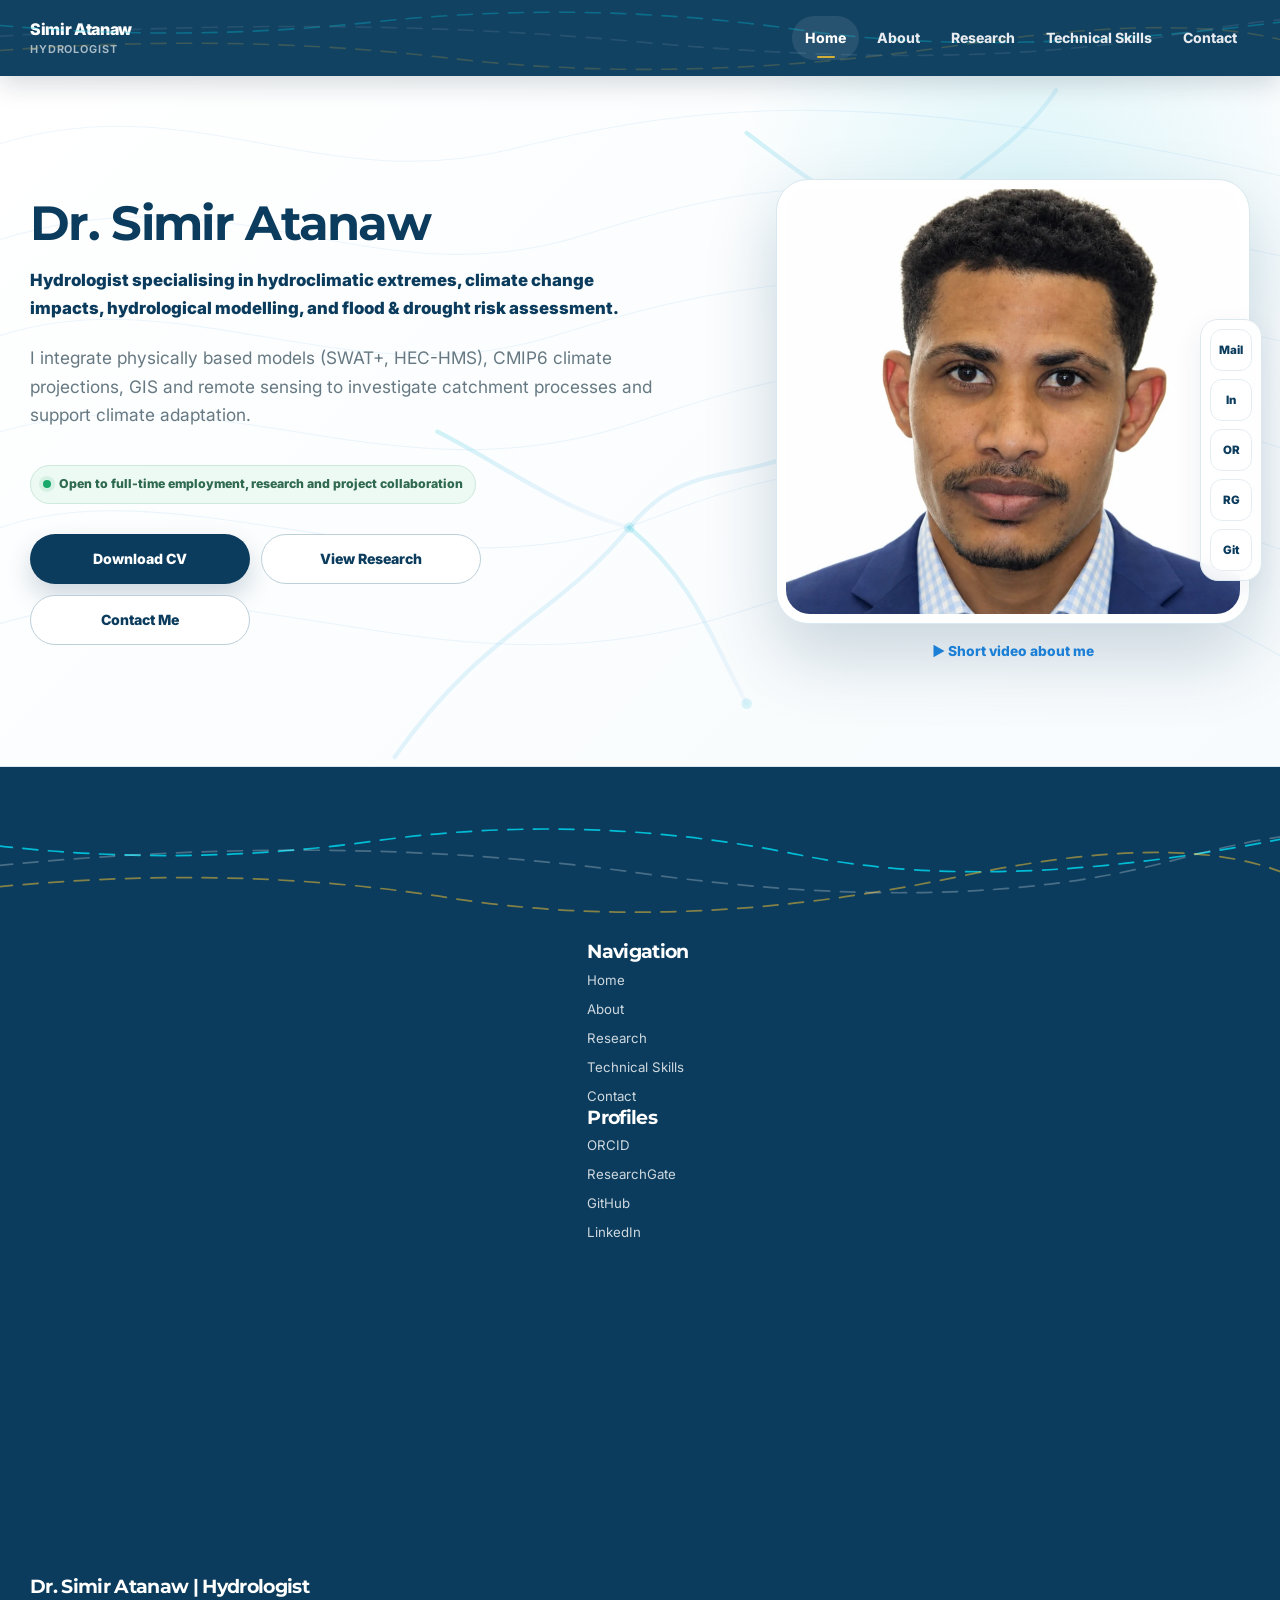
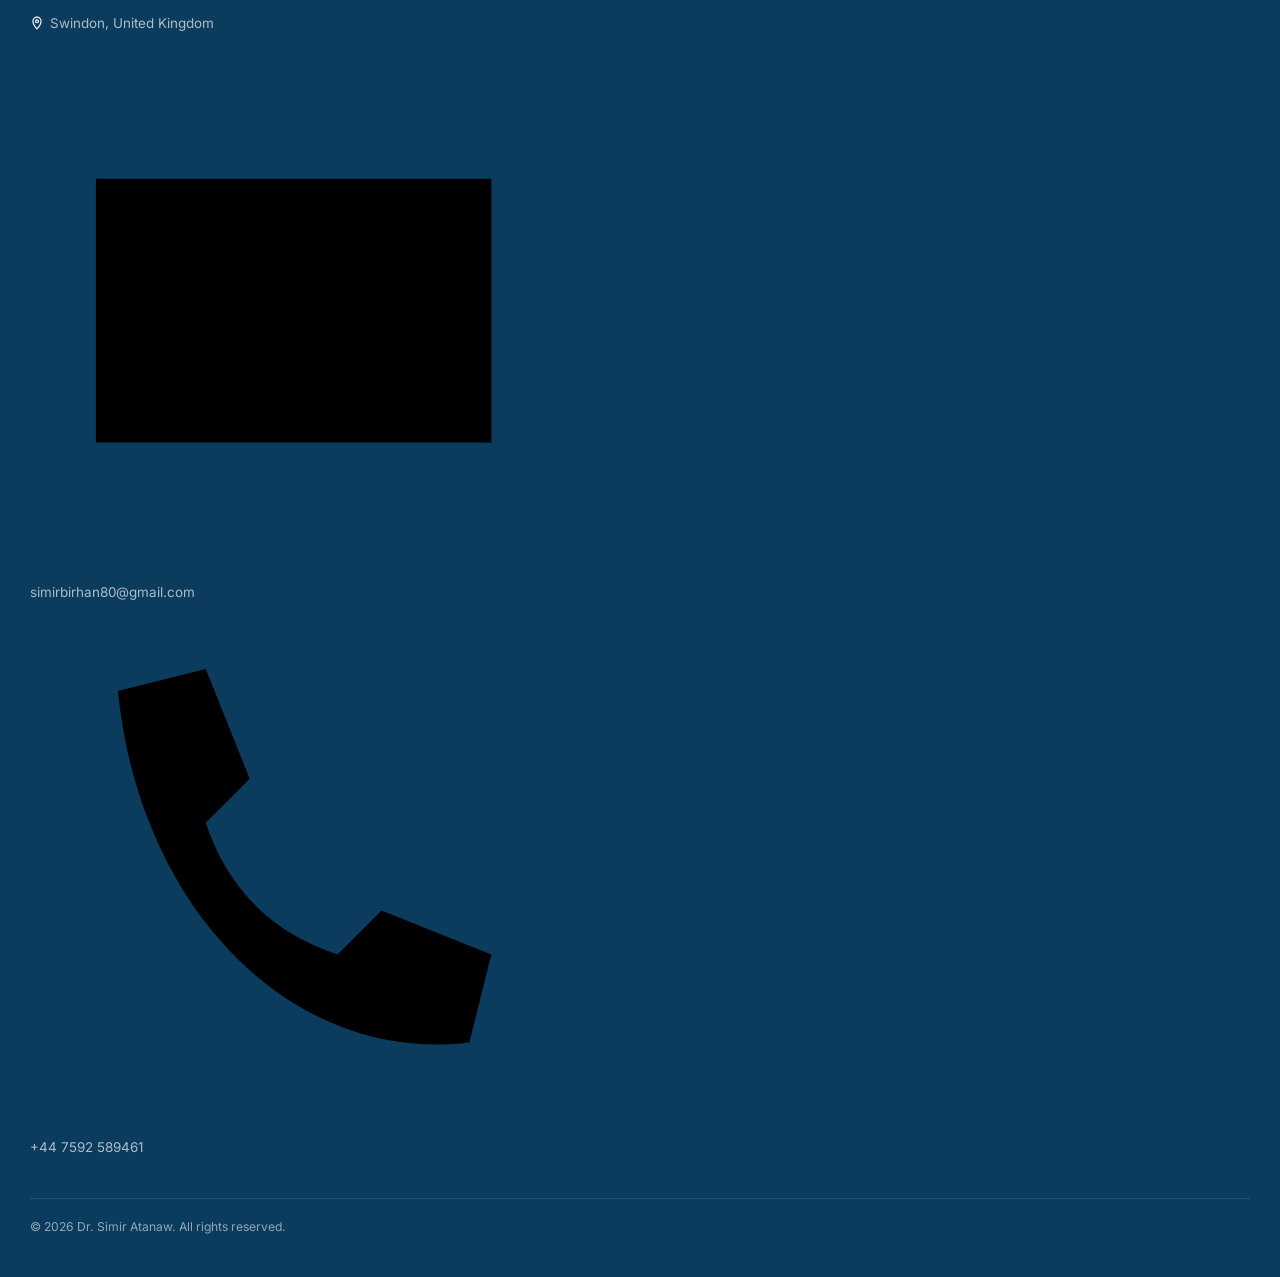
==== commit 362692d2: "Add files via upload" ====
--- a/index.html
+++ b/index.html
@@ -17,11 +17,6 @@
 <meta property="og:description" content="PhD hydrologist specialising in hydroclimatic extremes, flood and drought risk, hydrological modelling, GIS and remote sensing.">
 <meta property="og:url" content="https://simir.uk/">
 <meta property="og:image" content="https://simir.uk/og-image.jpg">
-<meta name="twitter:card" content="summary_large_image">
-<meta name="twitter:url" content="https://simir.uk/">
-<meta name="twitter:title" content="Dr. Simir Atanaw | Hydrologist">
-<meta name="twitter:description" content="PhD hydrologist specialising in hydroclimatic extremes, flood and drought risk, hydrological modelling, GIS and remote sensing.">
-<meta name="twitter:image" content="https://simir.uk/og-image.jpg">
 <link rel="preconnect" href="https://fonts.googleapis.com">
 <link rel="preconnect" href="https://fonts.gstatic.com" crossorigin>
 <link href="https://fonts.googleapis.com/css2?family=Inter:wght@400;500;600;700&family=Montserrat:wght@600;700;800&display=swap" rel="stylesheet">
@@ -47,6 +42,7 @@
 <template id="__bundler_thumbnail">
 <svg xmlns="http://www.w3.org/2000/svg" viewBox="0 0 200 200"><rect width="200" height="200" fill="#0B3C5D"/><circle cx="100" cy="80" r="40" fill="#00BCD4" opacity="0.85"/><text x="100" y="150" font-family="Arial" font-size="28" fill="#fff" text-anchor="middle" font-weight="bold">SA</text></svg>
 </template>
+
 </head>
 <body>
 <a href="#main" class="skip-link">Skip to main content</a>
@@ -84,18 +80,18 @@
 <section class="hero" id="home">
   <div class="hero-pattern" aria-hidden="true"></div>
   <div class="wrap hero-grid">
-    <div class="reveal in" style="width: 850px; height: 648px">
-      <h1 style="text-align: center; font-style: normal; font-size: 42px">Dr. Simir Atanaw</h1>
-      <p class="hero-role" style="font-weight: 100">A PhD hydrologist specialising in hydroclimatic extremes, climate change impacts, hydrological modelling, flood and drought risk assessment, and environmental modelling. Experienced in integrating physically based models (SWAT+, HEC-HMS), CMIP6 climate projections, GIS, remote sensing and field observations to investigate catchment processes and support climate adaptation.</p>
-        <p class="hero-cta">Seeking hydrology, flood risk and water resources opportunities, and open to research collaboration.</p>
-      <span class="badge">Open to Employment, Research and Project Collaboration</span>
+    <div class="reveal in">
+      <h1 style="font-size: 48px">Dr. Simir Atanaw</h1>
+      <p class="hero-role" style="font-size: 16.8px; width: 600px">Hydrologist specialising in hydroclimatic extremes, climate change impacts, hydrological modelling, and flood &amp; drought risk assessment.</p>
+      <p class="hero-summary">I integrate physically based models (SWAT+, HEC-HMS), CMIP6 climate projections, GIS and remote sensing to investigate catchment processes and support climate adaptation.</p>
+      <span class="badge">Open to full-time employment, research and project collaboration</span>
       <div class="hero-actions">
-        <a class="btn btn-primary" href="documents/Simir_Atanaw_Industry_CV.pdf" target="_blank" rel="noopener">Download CV</a>
+        <a class="btn btn-primary" href="documents/Simir_Atanaw_CV.pdf" target="_blank" rel="noopener">Download CV</a>
         <a class="btn btn-secondary" href="research.html">View Research</a>
         <a class="btn btn-secondary" href="contact.html">Contact Me</a>
       </div>
     </div>
-    <div class="photo-shell reveal in" style="width: 250px">
+    <div class="photo-shell reveal in">
       <svg class="hydro-response" viewBox="0 0 420 500" aria-hidden="true">
         <circle class="ripple ripple-1" cx="210" cy="250" r="60"/>
         <circle class="ripple ripple-2" cx="210" cy="250" r="100"/>
@@ -105,10 +101,9 @@
       <div class="photo-card">
         <picture>
           <source srcset="assets/simir.webp" type="image/webp">
-          <img class="profile-photo" src="assets/simir.png" style="width: 250px; height: 430px; aspect-ratio: auto">
+          <img class="profile-photo" src="assets/simir.png" alt="Portrait of Dr. Simir Atanaw" width="420" height="525" style="height: 425px">
         </picture>
       </div>
-      <div class="photo-tag"></div>
       <a class="video-link" href="#">&#9654; Short video about me</a>
     </div>
   </div>
@@ -117,13 +112,31 @@
 </main>
 
 <footer>
+  <svg class="footer-river" viewBox="0 0 1200 120" preserveAspectRatio="none" aria-hidden="true">
+    <path class="river-line r1" d="M-50 30 Q150 60 350 32 T750 45 T1250 20"/>
+    <path class="river-line r2" d="M-50 80 Q200 50 420 85 T900 65 T1250 90"/>
+    <path class="river-line r3" d="M-50 60 Q300 20 600 62 T1100 50 T1250 62"/>
+  </svg>
   <div class="wrap footer-grid">
     <div>
-      <h3>Dr. Simir Atanaw</h3>
-      <p>Hydrologist &middot; Swindon, United Kingdom</p>
-      <p><a href="mailto:simirbirhan80@gmail.com" class="footer-email">simirbirhan80@gmail.com</a> &middot; +44 7592 589461</p>
+      <div class="footer-brand-row">
+        <svg class="footer-hydro" viewBox="0 0 420 500" aria-hidden="true">
+          <circle class="ripple ripple-1" cx="210" cy="250" r="60"/>
+          <circle class="ripple ripple-2" cx="210" cy="250" r="100"/>
+          <circle class="ripple ripple-3" cx="210" cy="250" r="140"/>
+          <path class="hydrograph" d="M0 420 C 40 420, 60 420, 80 400 C 110 370, 120 260, 150 220 C 175 186, 200 180, 230 210 C 260 240, 270 340, 300 380 C 330 410, 360 420, 420 420"/>
+        </svg>
+        <div>
+          <h3>Dr. Simir Atanaw | Hydrologist</h3>
+          <p style="display:flex;align-items:center;gap:6px"><a href="https://maps.google.com/?q=Swindon,United+Kingdom" target="_blank" rel="noopener" style="display:inline-flex" aria-label="View on map"><svg viewBox="0 0 24 24" width="14" height="14" fill="none" stroke="#fff" stroke-width="2" stroke-linecap="round" stroke-linejoin="round"><path d="M12 22s7-7.5 7-13a7 7 0 1 0-14 0c0 5.5 7 13 7 13z"/><circle cx="12" cy="9" r="2.5"/></svg></a><a href="https://maps.google.com/?q=Swindon,United+Kingdom" target="_blank" rel="noopener" style="color:inherit">Swindon, United Kingdom</a></p>
+        </div>
+      </div>
+      <p class="footer-contact-line">
+        <span><svg viewBox="0 0 24 24"><path d="M3 6h18v12H3z"/><path d="M3 7l9 6 9-6"/></svg><a href="mailto:simirbirhan80@gmail.com" class="footer-email">simirbirhan80@gmail.com</a></span>
+        <span><svg viewBox="0 0 24 24"><path d="M4 4l4-1 2 5-2 2c1 3 3 5 6 6l2-2 5 2-1 4c-8 1-15-6-16-16z"/></svg><a href="tel:+447592589461" class="footer-email">+44 7592 589461</a></span>
+      </p>
     </div>
-    <div>
+    <div class="footer-nav-group">
       <h3>Navigation</h3>
       <div class="footer-links">
         <a href="index.html">Home</a>
@@ -132,8 +145,6 @@
         <a href="skills.html">Technical Skills</a>
         <a href="contact.html">Contact</a>
       </div>
-    </div>
-    <div>
       <h3>Profiles</h3>
       <div class="footer-links">
         <a href="https://orcid.org/0000-0002-0451-7803" target="_blank" rel="noopener">ORCID</a>
